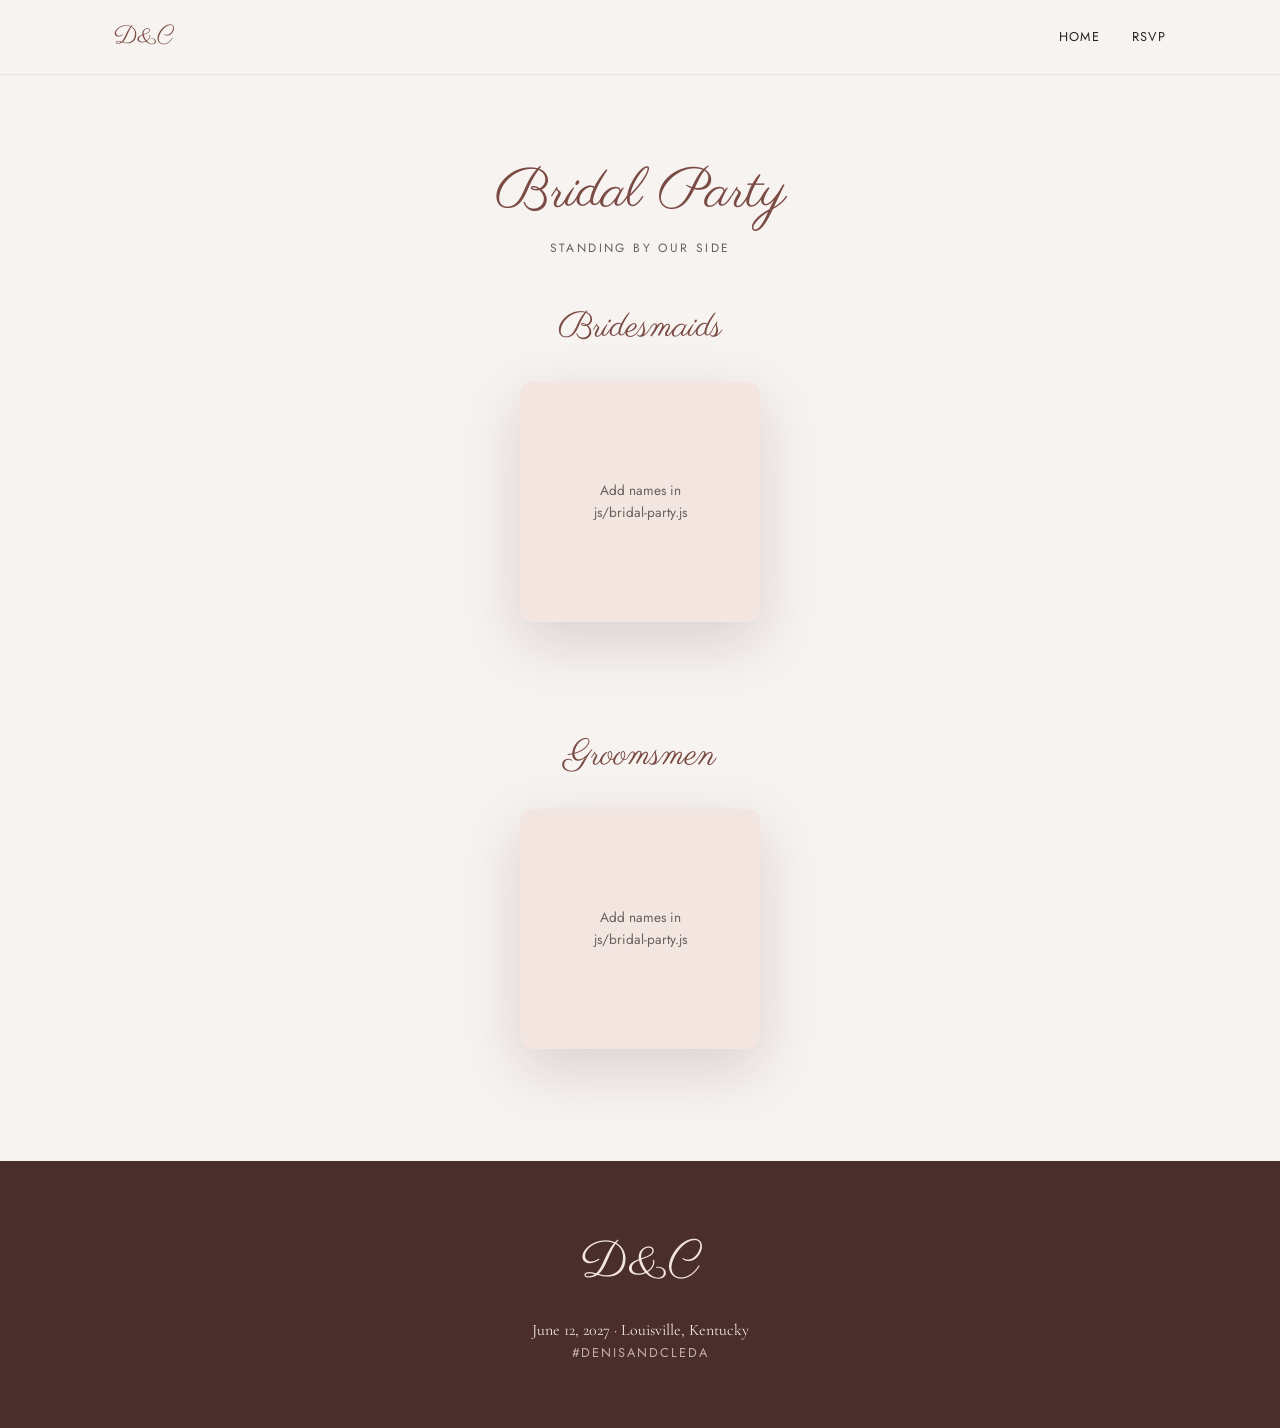
==== bridal-party.html @ 8cdc6a7d "Consolidate Details/Schedule sections; add Bridal Party page The homepage had two redundant sections" ====
<!DOCTYPE html>
<html lang="en">
<head>
  <meta charset="UTF-8" />
  <meta name="viewport" content="width=device-width, initial-scale=1.0" />
  <title>Bridal Party | Denis &amp; Clèda</title>
  <meta name="description" content="Meet the bridal party standing by Denis and Clèda on their wedding day." />

  <link rel="stylesheet" href="css/base.css" />
  <link rel="stylesheet" href="css/layout.css" />
  <link rel="stylesheet" href="css/components.css" />
</head>
<body>

  <!-- ================= Nav ================= -->
  <nav class="nav">
    <div class="nav-inner">
      <a href="index.html" class="nav-monogram">D&amp;C</a>
      <ul class="nav-links">
        <li><a href="index.html">Home</a></li>
        <li><a href="index.html#rsvp">RSVP</a></li>
      </ul>
    </div>
  </nav>

  <!-- ================= Bridal party ================= -->
  <section class="section page-section-first">
    <div class="container">
      <h1 class="section-title">Bridal Party</h1>
      <p class="section-subtitle">Standing by our side</p>

      <h2 class="party-group-title">Bridesmaids</h2>
      <div id="bridesmaids-grid" class="party-grid"></div>
    </div>
  </section>

  <section class="section" style="padding-top:0;">
    <div class="container">
      <h2 class="party-group-title">Groomsmen</h2>
      <div id="groomsmen-grid" class="party-grid"></div>
    </div>
  </section>

  <!-- ================= Footer ================= -->
  <footer class="footer">
    <div class="footer-monogram">D&amp;C</div>
    <p id="footer-date"></p>
    <p class="footer-hashtag" id="footer-hashtag"></p>
  </footer>

  <script src="js/config.js"></script>
  <script src="js/bridal-party.js"></script>
  <script>
    (function () {
      if (typeof WEDDING_CONFIG === "undefined") return;
      const set = (id, text) => {
        const el = document.getElementById(id);
        if (el) el.textContent = text;
      };
      set("footer-date", `${WEDDING_CONFIG.displayDate} · ${WEDDING_CONFIG.location}`);
      set("footer-hashtag", WEDDING_CONFIG.hashtag);
    })();
  </script>
</body>
</html>
---- css/base.css ----
/* -------------------------------------------------------------------- */
/* Fonts                                                                 */
/* -------------------------------------------------------------------- */
@import url("https://fonts.googleapis.com/css2?family=Parisienne&family=Cormorant+Garamond:ital,wght@0,400;0,500;0,600;1,400&family=Jost:wght@300;400;500;600&display=swap");

/* -------------------------------------------------------------------- */
/* Variables                                                             */
/* -------------------------------------------------------------------- */
:root {
  --color-plum: #7a4a44;
  --color-plum-dark: #4a2e2b;
  --color-lilac: #d9b8b0;
  --color-lilac-light: #f3e6e1;
  --color-gold: #c9a24b;
  --color-cream: #f7f3f0;
  --color-ink: #2a2422;
  --color-ink-soft: #6b5f5a;

  --font-script: "Parisienne", cursive;
  --font-serif: "Cormorant Garamond", serif;
  --font-sans: "Jost", sans-serif;

  --max-width: 1100px;
  --radius-md: 12px;
  --radius-lg: 24px;

  --shadow-soft: 0 20px 60px rgba(42, 19, 39, 0.15);
  --transition-base: 400ms cubic-bezier(0.4, 0, 0.2, 1);
}

/* -------------------------------------------------------------------- */
/* Reset                                                                 */
/* -------------------------------------------------------------------- */
*,
*::before,
*::after {
  box-sizing: border-box;
  margin: 0;
  padding: 0;
}

html {
  scroll-behavior: smooth;
}

body {
  font-family: var(--font-serif);
  color: var(--color-ink);
  background: var(--color-cream);
  line-height: 1.6;
  -webkit-font-smoothing: antialiased;
}

body.no-scroll {
  overflow: hidden;
  height: 100vh;
}

img {
  max-width: 100%;
  display: block;
}

a {
  color: inherit;
  text-decoration: none;
}

button {
  font-family: inherit;
  cursor: pointer;
  border: none;
  background: none;
}

ul {
  list-style: none;
}

h1,
h2,
h3 {
  font-weight: 500;
  line-height: 1.2;
}

@media (prefers-reduced-motion: reduce) {
  *,
  *::before,
  *::after {
    animation-duration: 0.001ms !important;
    animation-iteration-count: 1 !important;
    transition-duration: 0.001ms !important;
    scroll-behavior: auto !important;
  }
}

/* -------------------------------------------------------------------- */
/* Utilities                                                             */
/* -------------------------------------------------------------------- */
.container {
  max-width: var(--max-width);
  margin-inline: auto;
  padding-inline: 24px;
}

.section {
  padding-block: 96px;
}

.section-title {
  font-family: var(--font-script);
  font-size: clamp(2.5rem, 5vw, 3.5rem);
  text-align: center;
  color: var(--color-plum);
  margin-bottom: 12px;
}

.section-subtitle {
  font-family: var(--font-sans);
  text-transform: uppercase;
  letter-spacing: 0.2em;
  font-size: 0.75rem;
  color: var(--color-ink-soft);
  text-align: center;
  margin-bottom: 48px;
}

.visually-hidden {
  position: absolute;
  width: 1px;
  height: 1px;
  overflow: hidden;
  clip: rect(0 0 0 0);
  white-space: nowrap;
}

.btn {
  display: inline-flex;
  align-items: center;
  justify-content: center;
  gap: 8px;
  padding: 14px 36px;
  font-family: var(--font-sans);
  font-size: 0.85rem;
  letter-spacing: 0.15em;
  text-transform: uppercase;
  border-radius: 999px;
  transition: transform var(--transition-base), box-shadow var(--transition-base);
}

.btn-primary {
  background: var(--color-plum);
  color: var(--color-cream);
}

.btn-primary:hover,
.btn-primary:focus-visible {
  transform: translateY(-2px);
  box-shadow: var(--shadow-soft);
}

.btn-outline {
  border: 1px solid var(--color-plum);
  color: var(--color-plum);
}

.btn-outline:hover,
.btn-outline:focus-visible {
  background: var(--color-plum);
  color: var(--color-cream);
}
---- css/layout.css ----
/* -------------------------------------------------------------------- */
/* Nav                                                                   */
/* -------------------------------------------------------------------- */
.nav {
  position: fixed;
  top: 0;
  left: 0;
  right: 0;
  z-index: 100;
  background: rgba(247, 243, 240, 0.9);
  backdrop-filter: blur(8px);
  border-bottom: 1px solid rgba(122, 74, 68, 0.1);
}

.nav-inner {
  max-width: var(--max-width);
  margin-inline: auto;
  padding: 18px 24px;
  display: flex;
  align-items: center;
  justify-content: space-between;
}

.nav-monogram {
  font-family: var(--font-script);
  font-size: 1.5rem;
  color: var(--color-plum);
}

.nav-links {
  display: flex;
  gap: 32px;
  font-family: var(--font-sans);
  font-size: 0.8rem;
  letter-spacing: 0.1em;
  text-transform: uppercase;
}

.nav-links a {
  transition: color var(--transition-base);
}

.nav-links a:hover {
  color: var(--color-gold);
}

/* -------------------------------------------------------------------- */
/* Hero                                                                  */
/* -------------------------------------------------------------------- */
.hero {
  min-height: 100vh;
  display: flex;
  flex-direction: column;
  align-items: center;
  justify-content: center;
  text-align: center;
  padding: 24px;
  background:
    linear-gradient(
      to bottom,
      rgba(42, 30, 27, 0.5) 0%,
      rgba(42, 30, 27, 0.2) 35%,
      rgba(42, 30, 27, 0.15) 70%,
      var(--color-cream) 100%
    ),
    url("../assets/images/_DSC4895_hero_-web.jpg") center 35% / cover no-repeat;
}

.hero-eyebrow {
  font-family: var(--font-sans);
  text-transform: uppercase;
  letter-spacing: 0.3em;
  font-size: 0.75rem;
  color: var(--color-cream);
  margin-bottom: 24px;
  text-shadow: 0 2px 12px rgba(42, 30, 27, 0.4);
}

.hero-names {
  font-family: var(--font-script);
  font-size: clamp(3.5rem, 10vw, 7rem);
  color: var(--color-cream);
  line-height: 1.1;
  text-shadow: 0 4px 24px rgba(42, 30, 27, 0.45);
}

.hero-date {
  font-family: var(--font-sans);
  letter-spacing: 0.15em;
  text-transform: uppercase;
  font-size: 0.95rem;
  color: var(--color-cream);
  margin-top: 24px;
  text-shadow: 0 2px 12px rgba(42, 30, 27, 0.4);
}

.hero-scroll-cue {
  margin-top: 64px;
  width: 1px;
  height: 48px;
  background: var(--color-plum);
  opacity: 0.5;
  animation: pulse-down 2s ease-in-out infinite;
}

@keyframes pulse-down {
  0%, 100% { opacity: 0.1; transform: scaleY(0.6); }
  50% { opacity: 0.5; transform: scaleY(1); }
}

/* -------------------------------------------------------------------- */
/* Secondary pages (no hero section pushing content below the fixed nav) */
/* -------------------------------------------------------------------- */
.page-section-first {
  padding-top: 160px;
}

/* -------------------------------------------------------------------- */
/* Details section                                                       */
/* -------------------------------------------------------------------- */
.details-names {
  font-family: var(--font-script);
  font-size: clamp(2.25rem, 6vw, 3.75rem);
  text-align: center;
  color: var(--color-plum);
  margin-bottom: 32px;
}

.details-meta {
  display: flex;
  flex-direction: column;
  align-items: center;
  gap: 8px;
  text-align: center;
  margin-bottom: 64px;
  font-family: var(--font-sans);
  letter-spacing: 0.08em;
  text-transform: uppercase;
  font-size: 0.9rem;
  color: var(--color-ink-soft);
}

.details-cards {
  display: grid;
  grid-template-columns: repeat(auto-fit, minmax(240px, 1fr));
  gap: 24px;
}

.details-card {
  background: #fff;
  border-radius: var(--radius-lg);
  padding: 40px 32px;
  text-align: center;
  box-shadow: var(--shadow-soft);
}

.details-card-icon {
  font-size: 1.75rem;
  color: var(--color-gold);
  margin-bottom: 16px;
}

.details-card h3 {
  font-family: var(--font-script);
  font-size: 1.75rem;
  color: var(--color-plum);
  margin-bottom: 12px;
}

.details-card p {
  color: var(--color-ink-soft);
  font-size: 0.95rem;
}

/* -------------------------------------------------------------------- */
/* Footer                                                                */
/* -------------------------------------------------------------------- */
.footer {
  background: var(--color-plum-dark);
  color: var(--color-lilac-light);
  text-align: center;
  padding: 64px 24px;
}

.footer-monogram {
  font-family: var(--font-script);
  font-size: 3rem;
  margin-bottom: 16px;
}

.footer-hashtag {
  font-family: var(--font-sans);
  letter-spacing: 0.15em;
  text-transform: uppercase;
  font-size: 0.8rem;
  opacity: 0.7;
}

/* -------------------------------------------------------------------- */
/* Responsive                                                            */
/* -------------------------------------------------------------------- */
@media (max-width: 640px) {
  .nav-links {
    gap: 18px;
    font-size: 0.7rem;
  }

  .section {
    padding-block: 64px;
  }
}
---- css/components.css ----
/* -------------------------------------------------------------------- */
/* Envelope intro                                                        */
/* -------------------------------------------------------------------- */
.envelope-overlay {
  position: fixed;
  inset: 0;
  z-index: 1000;
  display: flex;
  align-items: center;
  justify-content: center;
  background: var(--color-plum);
  transition: opacity 600ms ease, visibility 600ms ease;
}

.envelope-overlay.is-dissolving {
  opacity: 0;
  visibility: hidden;
  pointer-events: none;
}

.envelope-skip {
  position: absolute;
  top: 24px;
  right: 24px;
  font-family: var(--font-sans);
  font-size: 0.75rem;
  letter-spacing: 0.15em;
  text-transform: uppercase;
  color: var(--color-lilac-light);
  opacity: 0.6;
  padding: 8px 12px;
  transition: opacity var(--transition-base);
}

.envelope-skip:hover,
.envelope-skip:focus-visible {
  opacity: 1;
}

.envelope-stage {
  position: relative;
  width: min(360px, 80vw);
  perspective: 1600px;
}

.envelope-prompt {
  text-align: center;
  margin-top: 32px;
  font-family: var(--font-sans);
  letter-spacing: 0.2em;
  text-transform: uppercase;
  font-size: 0.75rem;
  color: var(--color-lilac-light);
  opacity: 0.8;
  animation: pulse-opacity 2s ease-in-out infinite;
}

.envelope-overlay.is-open .envelope-prompt {
  display: none;
}

@keyframes pulse-opacity {
  0%, 100% { opacity: 0.4; }
  50% { opacity: 1; }
}

.envelope {
  position: relative;
  width: 100%;
  aspect-ratio: 3 / 2;
  cursor: pointer;
}

.envelope-body {
  position: absolute;
  inset: 0;
  background: var(--color-lilac);
  border-radius: var(--radius-md);
  box-shadow: var(--shadow-soft);
  overflow: hidden;
}

.envelope-body::before,
.envelope-body::after {
  content: "";
  position: absolute;
  top: 0;
  width: 50%;
  height: 100%;
  background: rgba(255, 255, 255, 0.15);
}

.envelope-body::before {
  left: 0;
  clip-path: polygon(0 0, 100% 0, 0 100%);
}

.envelope-body::after {
  right: 0;
  clip-path: polygon(100% 0, 100% 100%, 0 0);
}

.envelope-flap {
  position: absolute;
  top: 0;
  left: 0;
  width: 100%;
  height: 55%;
  background: linear-gradient(135deg, #dcc3ec, var(--color-lilac));
  clip-path: polygon(0 0, 100% 0, 50% 100%);
  transform-origin: top center;
  transform-style: preserve-3d;
  transition: transform 700ms cubic-bezier(0.4, 0, 0.2, 1);
  z-index: 3;
}

.envelope-overlay.is-open .envelope-flap {
  transform: rotateX(180deg);
}

.envelope-seal {
  position: absolute;
  top: 50%;
  left: 50%;
  width: 64px;
  height: 64px;
  transform: translate(-50%, -50%);
  background: var(--color-gold);
  border-radius: 50%;
  display: flex;
  align-items: center;
  justify-content: center;
  font-family: var(--font-script);
  font-size: 1.5rem;
  color: var(--color-plum-dark);
  box-shadow: 0 6px 16px rgba(0, 0, 0, 0.35);
  z-index: 4;
  transition: transform 500ms ease, opacity 500ms ease;
}

.envelope-overlay.is-open .envelope-seal {
  transform: translate(60px, -80px) scale(0.4) rotate(35deg);
  opacity: 0;
}

.envelope-card {
  position: absolute;
  left: 6%;
  right: 6%;
  bottom: 8%;
  height: 78%;
  background: var(--color-cream);
  border-radius: var(--radius-md);
  box-shadow: 0 10px 30px rgba(0, 0, 0, 0.25);
  display: flex;
  flex-direction: column;
  align-items: center;
  justify-content: center;
  text-align: center;
  padding: 24px;
  transform: translateY(0%);
  transition: transform 700ms cubic-bezier(0.4, 0, 0.2, 1) 200ms;
  z-index: 2;
}

.envelope-overlay.is-open .envelope-card {
  transform: translateY(-115%);
  z-index: 5;
}

.envelope-card-names {
  font-family: var(--font-script);
  font-size: clamp(1.75rem, 6vw, 2.5rem);
  color: var(--color-plum);
  margin-bottom: 12px;
}

.envelope-card-date {
  font-family: var(--font-sans);
  letter-spacing: 0.15em;
  text-transform: uppercase;
  font-size: 0.75rem;
  color: var(--color-ink-soft);
}

.envelope-enter {
  display: block;
  margin: 32px auto 0;
  opacity: 0;
  pointer-events: none;
  transition: opacity 500ms ease 900ms;
}

.envelope-overlay.is-open .envelope-enter {
  opacity: 1;
  pointer-events: auto;
}

@media (prefers-reduced-motion: reduce) {
  .envelope-flap,
  .envelope-seal,
  .envelope-card,
  .envelope-enter,
  .envelope-overlay {
    transition: none !important;
  }
}

/* -------------------------------------------------------------------- */
/* Countdown                                                             */
/* -------------------------------------------------------------------- */
.countdown {
  display: flex;
  justify-content: center;
  gap: 24px;
  flex-wrap: wrap;
}

.countdown-unit {
  min-width: 100px;
  padding: 24px 16px;
  background: #fff;
  border-radius: var(--radius-md);
  box-shadow: var(--shadow-soft);
  text-align: center;
}

.countdown-value {
  font-family: var(--font-serif);
  font-size: 2.5rem;
  font-weight: 600;
  color: var(--color-plum);
}

.countdown-label {
  font-family: var(--font-sans);
  font-size: 0.7rem;
  letter-spacing: 0.15em;
  text-transform: uppercase;
  color: var(--color-ink-soft);
  margin-top: 8px;
}

/* -------------------------------------------------------------------- */
/* Gallery                                                               */
/* -------------------------------------------------------------------- */
.gallery-grid {
  display: grid;
  grid-template-columns: repeat(auto-fill, minmax(220px, 1fr));
  gap: 16px;
}

.gallery-item {
  aspect-ratio: 1;
  border-radius: var(--radius-md);
  overflow: hidden;
  background: var(--color-lilac-light);
  cursor: pointer;
}

.gallery-item:focus-visible {
  outline: 2px solid var(--color-gold);
  outline-offset: 2px;
}

.gallery-item img {
  width: 100%;
  height: 100%;
  object-fit: cover;
  transition: transform var(--transition-base);
}

.gallery-item:hover img {
  transform: scale(1.06);
}

.gallery-more {
  text-align: center;
  margin-top: 32px;
}

.gallery-placeholder {
  width: 100%;
  height: 100%;
  display: flex;
  align-items: center;
  justify-content: center;
  font-family: var(--font-script);
  font-size: 1.25rem;
  color: var(--color-plum);
  text-align: center;
  padding: 12px;
}

/* -------------------------------------------------------------------- */
/* Bridal party                                                          */
/* -------------------------------------------------------------------- */
.party-grid {
  display: grid;
  grid-template-columns: repeat(auto-fit, minmax(200px, 1fr));
  gap: 32px;
}

.party-grid.party-grid-empty {
  grid-template-columns: minmax(200px, 240px);
  justify-content: center;
}

.party-card {
  text-align: center;
}

.party-photo {
  aspect-ratio: 1;
  border-radius: var(--radius-md);
  overflow: hidden;
  background: var(--color-lilac-light);
  margin-bottom: 16px;
  box-shadow: var(--shadow-soft);
}

.party-photo img {
  width: 100%;
  height: 100%;
  object-fit: cover;
}

.party-photo-placeholder {
  width: 100%;
  height: 100%;
  display: flex;
  align-items: center;
  justify-content: center;
  font-family: var(--font-sans);
  font-size: 0.85rem;
  color: var(--color-ink-soft);
  text-align: center;
  padding: 12px;
}

.party-name {
  font-family: var(--font-script);
  font-size: 1.5rem;
  color: var(--color-plum);
}

.party-role {
  font-family: var(--font-sans);
  text-transform: uppercase;
  letter-spacing: 0.1em;
  font-size: 0.75rem;
  color: var(--color-ink-soft);
  margin-top: 4px;
}

.party-group-title {
  font-family: var(--font-script);
  font-size: clamp(1.75rem, 4vw, 2.25rem);
  text-align: center;
  color: var(--color-plum);
  margin-bottom: 32px;
}

/* -------------------------------------------------------------------- */
/* FAQ                                                                   */
/* -------------------------------------------------------------------- */
.faq-list {
  max-width: 720px;
  margin-inline: auto;
  display: flex;
  flex-direction: column;
  gap: 12px;
}

.faq-item {
  background: #fff;
  border-radius: var(--radius-md);
  box-shadow: var(--shadow-soft);
  overflow: hidden;
}

.faq-question {
  width: 100%;
  display: flex;
  align-items: center;
  justify-content: space-between;
  padding: 20px 24px;
  font-family: var(--font-sans);
  font-size: 1rem;
  text-align: left;
}

.faq-question-icon {
  font-size: 1.25rem;
  color: var(--color-gold);
  transition: transform var(--transition-base);
}

.faq-item.is-open .faq-question-icon {
  transform: rotate(45deg);
}

.faq-answer {
  max-height: 0;
  overflow: hidden;
  transition: max-height var(--transition-base);
}

.faq-answer p {
  padding: 0 24px 20px;
  color: var(--color-ink-soft);
}

/* -------------------------------------------------------------------- */
/* RSVP                                                                  */
/* -------------------------------------------------------------------- */
.rsvp-form {
  max-width: 560px;
  margin-inline: auto;
  display: grid;
  gap: 20px;
}

.form-row {
  display: grid;
  gap: 8px;
}

.form-row label {
  font-family: var(--font-sans);
  font-size: 0.75rem;
  letter-spacing: 0.1em;
  text-transform: uppercase;
  color: var(--color-ink-soft);
}

.form-row input,
.form-row select,
.form-row textarea {
  font-family: var(--font-serif);
  font-size: 1rem;
  padding: 12px 16px;
  border: 1px solid rgba(122, 74, 68, 0.2);
  border-radius: var(--radius-md);
  background: #fff;
}

.form-row input:focus,
.form-row select:focus,
.form-row textarea:focus {
  outline: 2px solid var(--color-lilac);
  outline-offset: 2px;
}

.form-honeypot {
  position: absolute;
  left: -9999px;
}

.rsvp-status {
  text-align: center;
  font-family: var(--font-sans);
  font-size: 0.9rem;
}

.rsvp-status[data-state="success"] {
  color: #2a7a4c;
}

.rsvp-status[data-state="error"] {
  color: #b3413b;
}

/* -------------------------------------------------------------------- */
/* Gallery lightbox                                                      */
/* -------------------------------------------------------------------- */
.lightbox {
  position: fixed;
  inset: 0;
  z-index: 2000;
  display: flex;
  align-items: center;
  justify-content: center;
  background: rgba(42, 30, 27, 0.94);
  opacity: 0;
  visibility: hidden;
  pointer-events: none;
  transition: opacity var(--transition-base), visibility var(--transition-base);
}

.lightbox.is-open {
  opacity: 1;
  visibility: visible;
  pointer-events: auto;
}

.lightbox-image {
  max-width: 88vw;
  max-height: 85vh;
  border-radius: var(--radius-md);
  box-shadow: 0 20px 60px rgba(0, 0, 0, 0.5);
}

.lightbox-close {
  position: absolute;
  top: 24px;
  right: 24px;
  font-size: 2rem;
  line-height: 1;
  color: var(--color-cream);
  opacity: 0.8;
  padding: 8px;
  transition: opacity var(--transition-base);
}

.lightbox-close:hover,
.lightbox-close:focus-visible {
  opacity: 1;
}

.lightbox-nav {
  position: absolute;
  top: 50%;
  transform: translateY(-50%);
  font-size: 2.5rem;
  line-height: 1;
  color: var(--color-cream);
  opacity: 0.7;
  padding: 12px 20px;
  transition: opacity var(--transition-base);
}

.lightbox-nav:hover,
.lightbox-nav:focus-visible {
  opacity: 1;
}

.lightbox-prev {
  left: 8px;
}

.lightbox-next {
  right: 8px;
}

@media (max-width: 640px) {
  .lightbox-nav {
    font-size: 1.75rem;
    padding: 10px 14px;
  }

  .lightbox-close {
    top: 12px;
    right: 12px;
  }
}
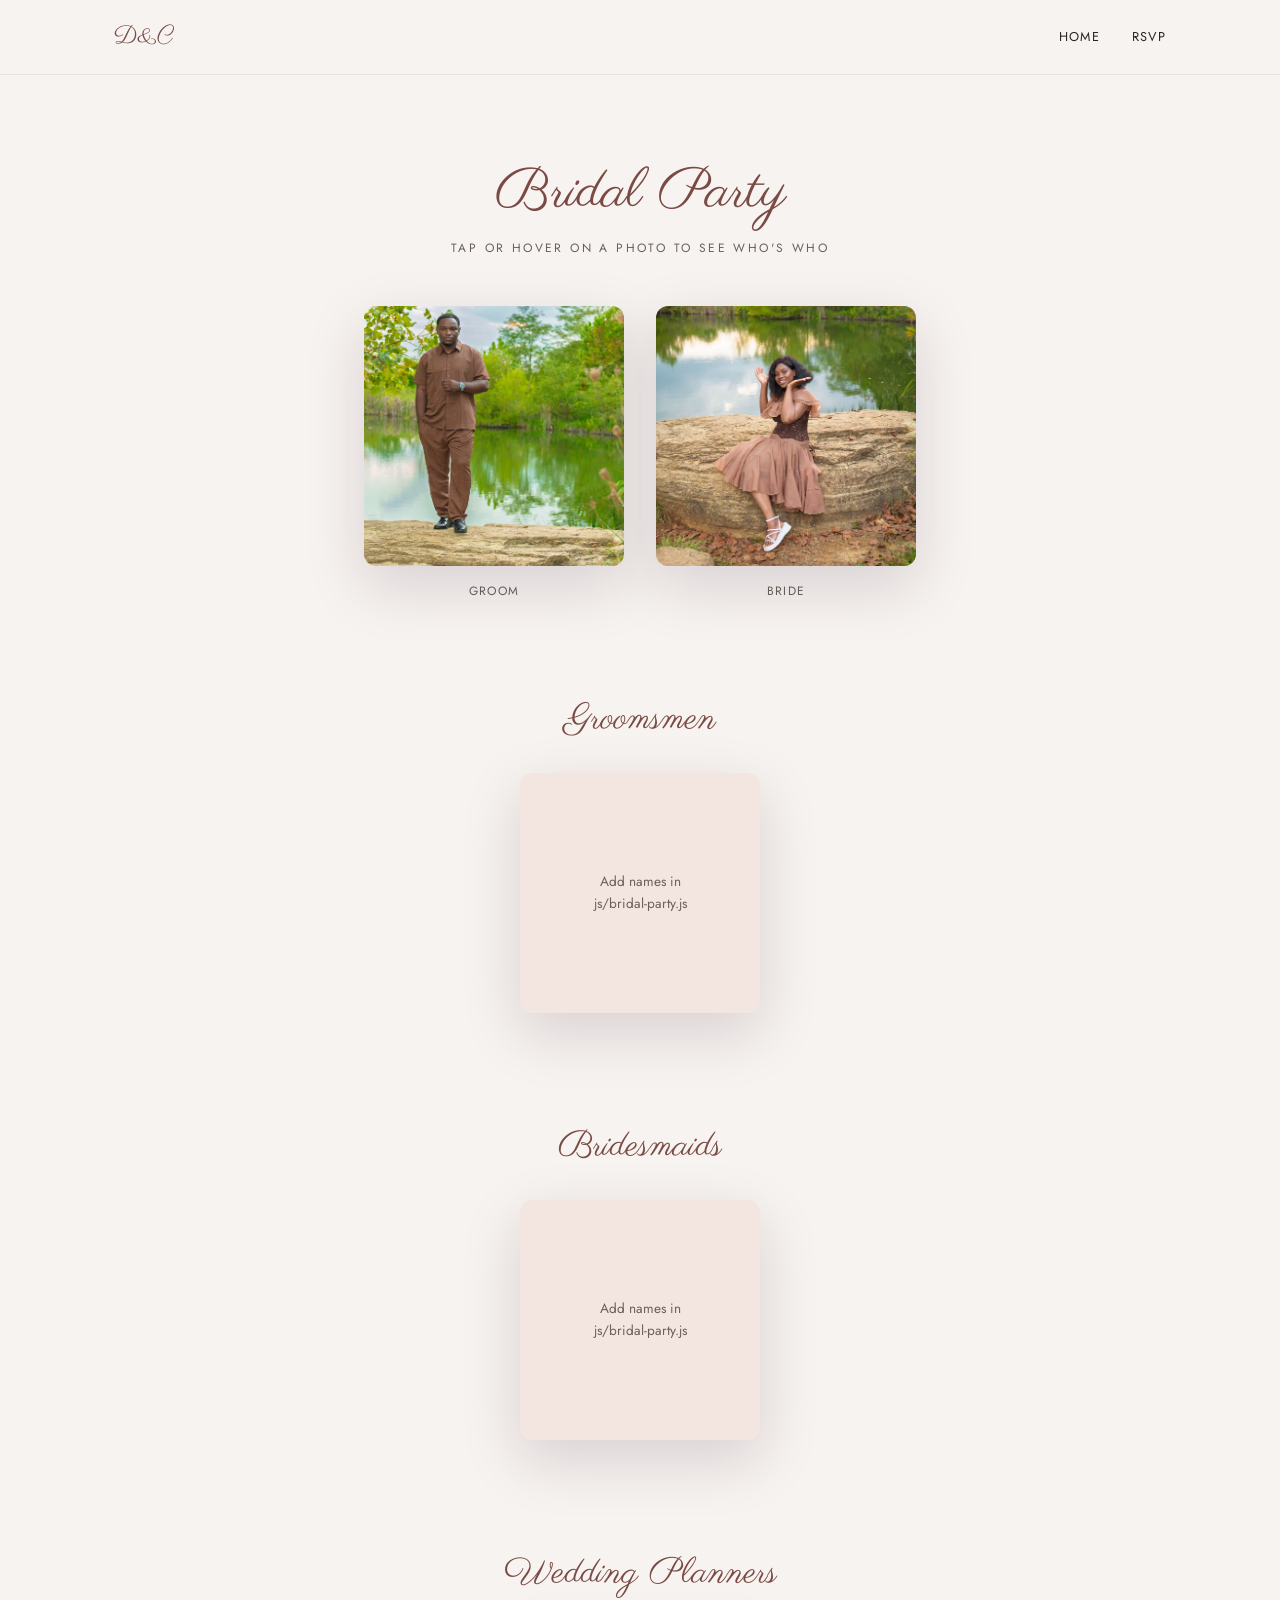
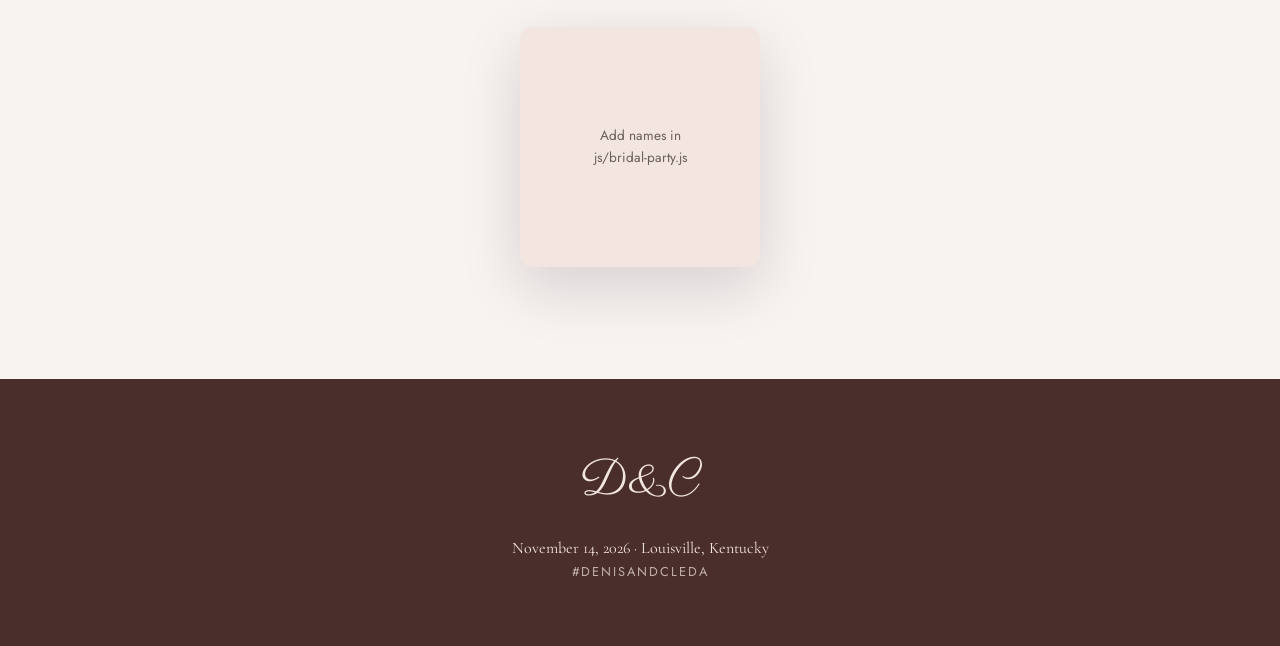
==== commit 060cc800: "Redesign bridal party page: couple row, hover/click name reveal, planners Bride and groom now get th" ====
--- a/bridal-party.html
+++ b/bridal-party.html
@@ -27,8 +27,21 @@
   <section class="section page-section-first">
     <div class="container">
       <h1 class="section-title">Bridal Party</h1>
-      <p class="section-subtitle">Standing by our side</p>
+      <p class="section-subtitle">Tap or hover on a photo to see who's who</p>
 
+      <div id="couple-grid" class="party-grid-couple"></div>
+    </div>
+  </section>
+
+  <section class="section" style="padding-top:0;">
+    <div class="container">
+      <h2 class="party-group-title">Groomsmen</h2>
+      <div id="groomsmen-grid" class="party-grid"></div>
+    </div>
+  </section>
+
+  <section class="section" style="padding-top:0;">
+    <div class="container">
       <h2 class="party-group-title">Bridesmaids</h2>
       <div id="bridesmaids-grid" class="party-grid"></div>
     </div>
@@ -36,8 +49,8 @@
 
   <section class="section" style="padding-top:0;">
     <div class="container">
-      <h2 class="party-group-title">Groomsmen</h2>
-      <div id="groomsmen-grid" class="party-grid"></div>
+      <h2 class="party-group-title">Wedding Planners</h2>
+      <div id="planners-grid" class="party-grid"></div>
     </div>
   </section>
 
--- a/css/components.css
+++ b/css/components.css
@@ -306,11 +306,26 @@
   justify-content: center;
 }
 
+.party-grid-couple {
+  display: grid;
+  grid-template-columns: repeat(2, minmax(180px, 260px));
+  gap: 32px;
+  justify-content: center;
+}
+
 .party-card {
   text-align: center;
+  cursor: pointer;
+}
+
+.party-card:focus-visible {
+  outline: 2px solid var(--color-gold);
+  outline-offset: 4px;
+  border-radius: var(--radius-md);
 }
 
 .party-photo {
+  position: relative;
   aspect-ratio: 1;
   border-radius: var(--radius-md);
   overflow: hidden;
@@ -338,10 +353,37 @@
   padding: 12px;
 }
 
+.party-photo-overlay {
+  position: absolute;
+  inset: 0;
+  display: flex;
+  align-items: center;
+  justify-content: center;
+  background: linear-gradient(
+    to top,
+    rgba(42, 30, 27, 0.8) 0%,
+    rgba(42, 30, 27, 0.35) 55%,
+    rgba(42, 30, 27, 0.05) 100%
+  );
+  opacity: 0;
+  transition: opacity var(--transition-base);
+}
+
+.party-card:hover .party-photo-overlay,
+.party-card:focus-visible .party-photo-overlay,
+.party-card.is-active .party-photo-overlay {
+  opacity: 1;
+}
+
+.party-photo-overlay .party-name {
+  color: var(--color-cream);
+  padding: 0 12px;
+}
+
 .party-name {
   font-family: var(--font-script);
   font-size: 1.5rem;
-  color: var(--color-plum);
+  text-align: center;
 }
 
 .party-role {
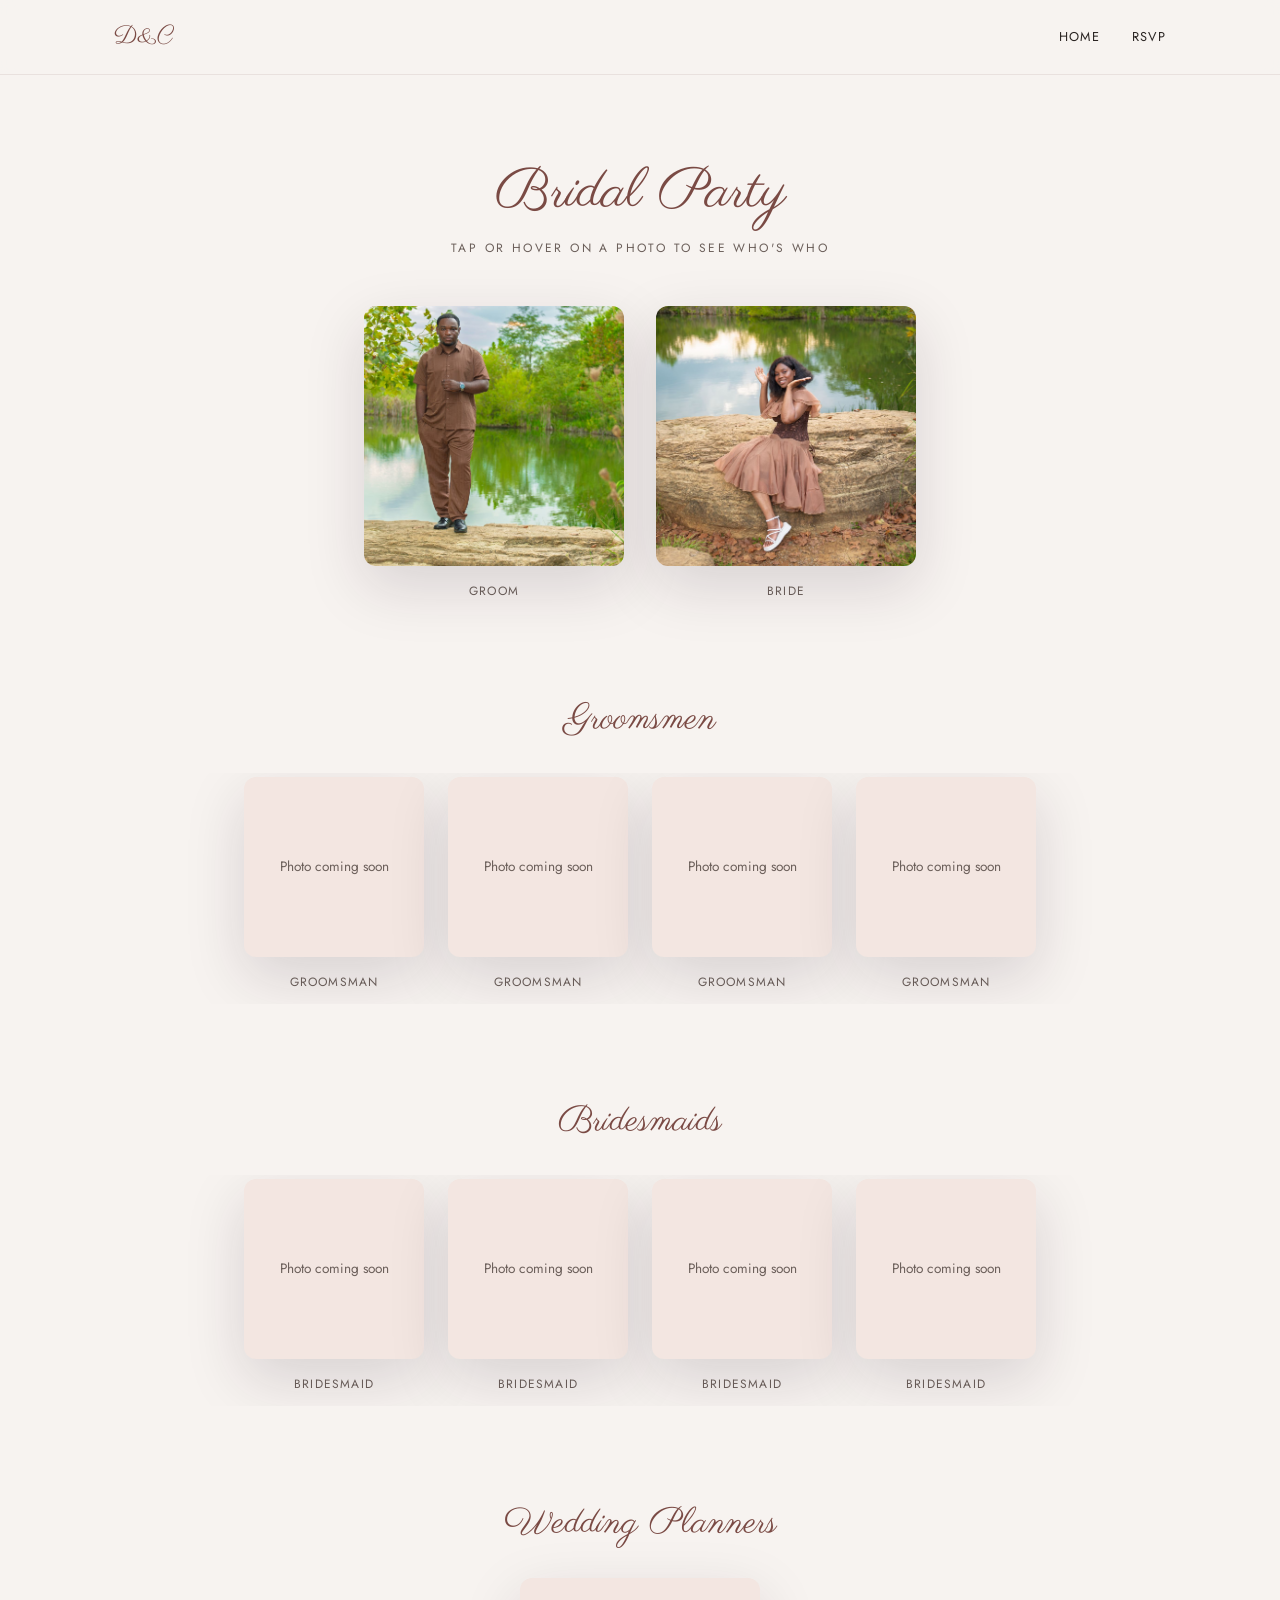
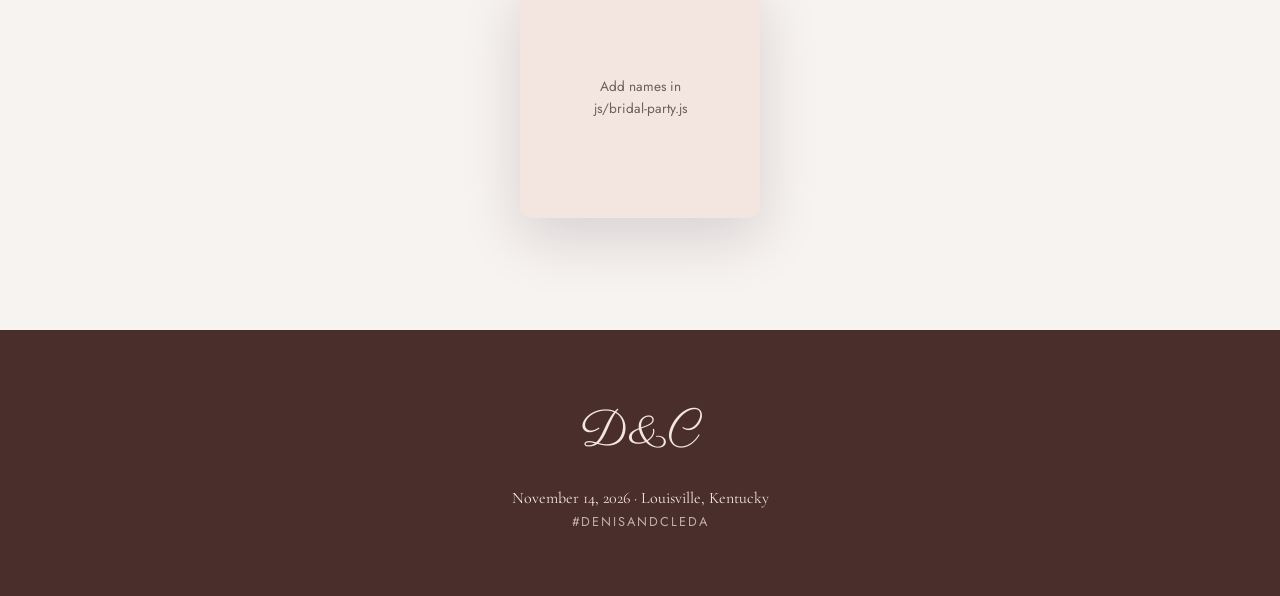
==== commit 0d88d82d: "Give groomsmen/bridesmaids individual cards in a single row Replaced the single shared "add names" p" ====
--- a/bridal-party.html
+++ b/bridal-party.html
@@ -36,14 +36,14 @@
   <section class="section" style="padding-top:0;">
     <div class="container">
       <h2 class="party-group-title">Groomsmen</h2>
-      <div id="groomsmen-grid" class="party-grid"></div>
+      <div id="groomsmen-grid" class="party-row"></div>
     </div>
   </section>
 
   <section class="section" style="padding-top:0;">
     <div class="container">
       <h2 class="party-group-title">Bridesmaids</h2>
-      <div id="bridesmaids-grid" class="party-grid"></div>
+      <div id="bridesmaids-grid" class="party-row"></div>
     </div>
   </section>
 
--- a/css/components.css
+++ b/css/components.css
@@ -313,6 +313,25 @@
   justify-content: center;
 }
 
+.party-row {
+  display: flex;
+  flex-wrap: nowrap;
+  justify-content: center;
+  gap: 24px;
+  overflow-x: auto;
+  padding: 4px 4px 12px;
+}
+
+.party-row .party-card {
+  flex: 0 0 180px;
+}
+
+@media (max-width: 900px) {
+  .party-row {
+    justify-content: flex-start;
+  }
+}
+
 .party-card {
   text-align: center;
   cursor: pointer;
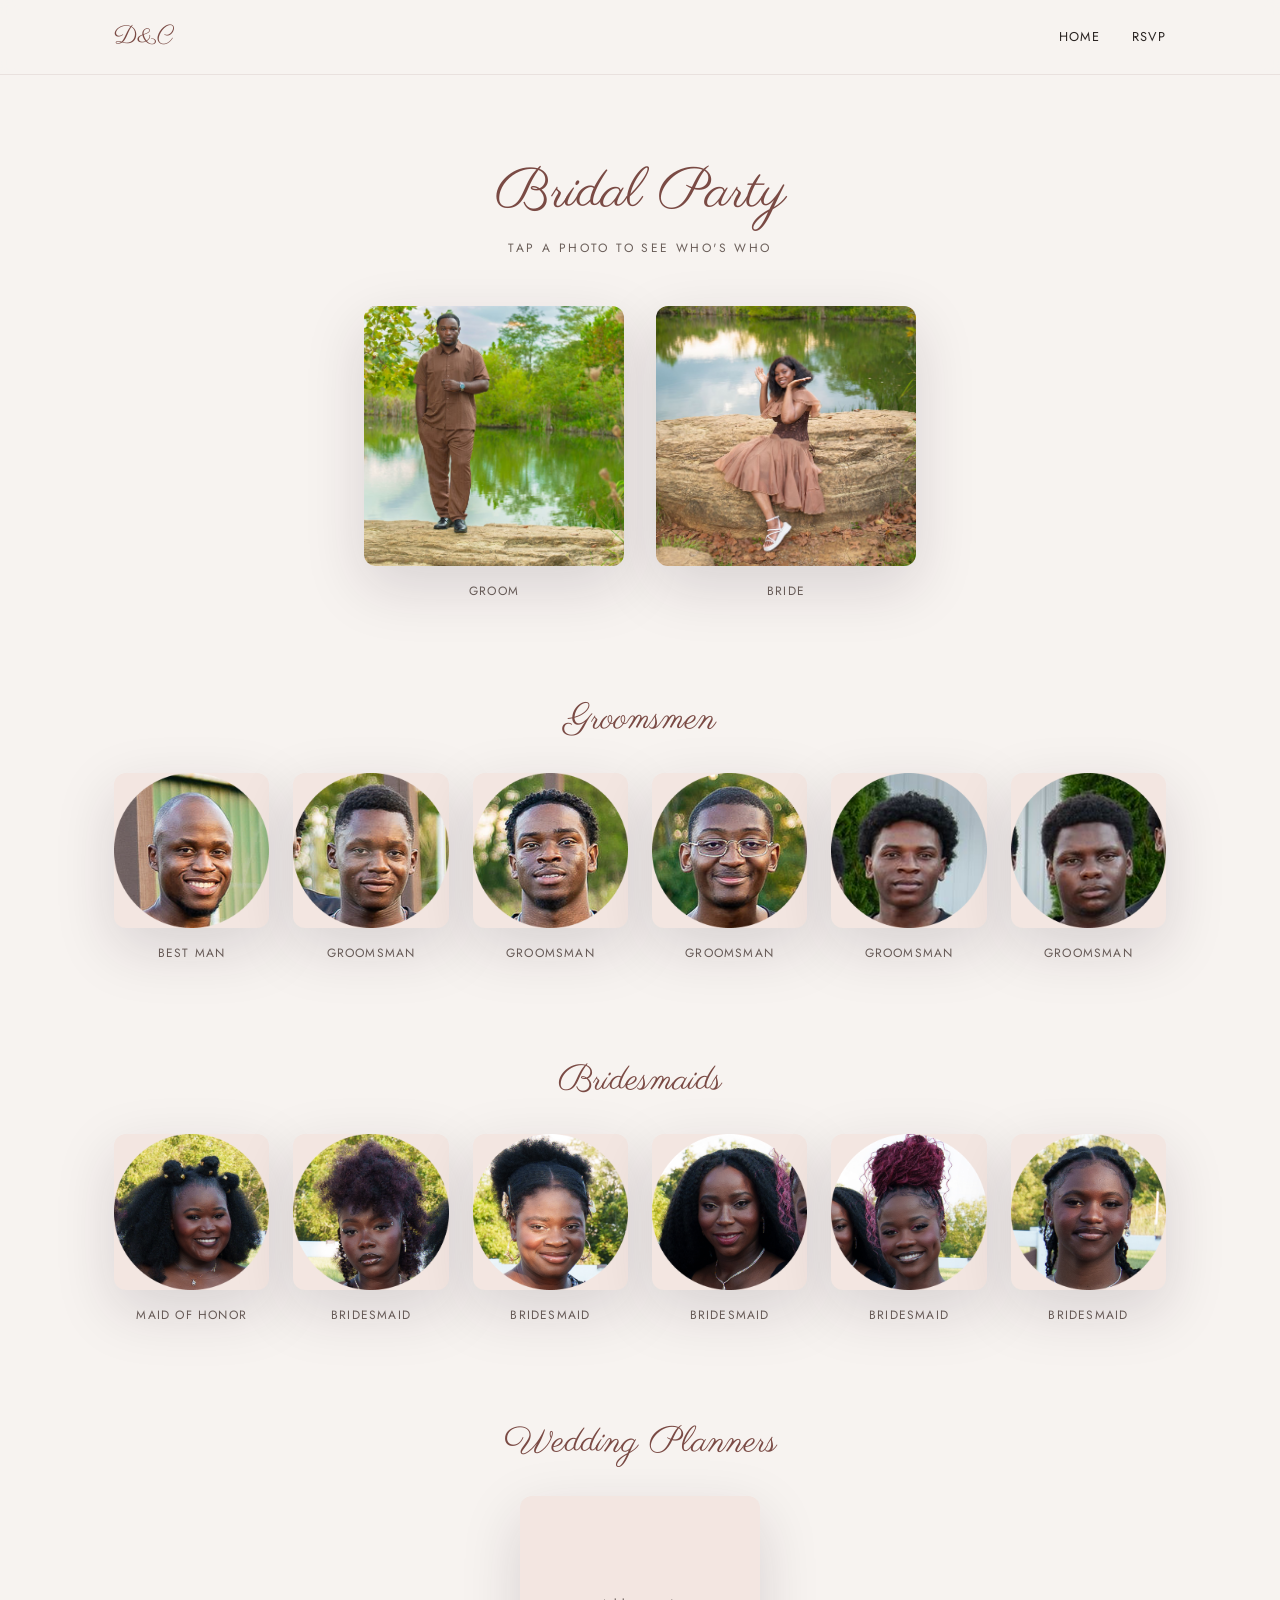
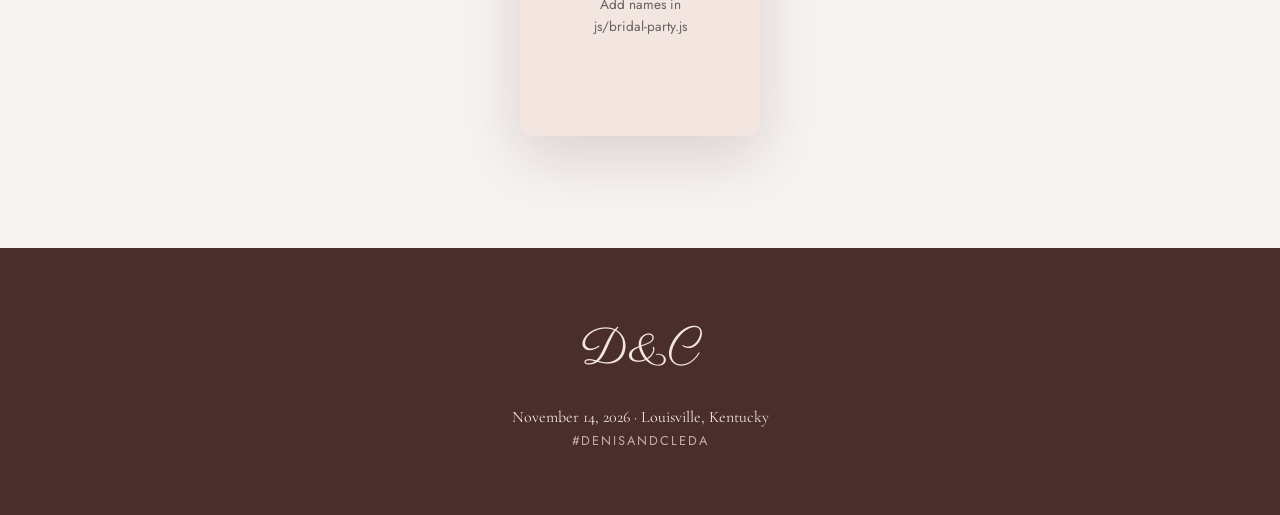
==== commit 45c37d4b: "Add Maid of Honor / Best Man titles and click-to-expand cards Swapped bridesmaid_1 and bridesmaid_3'" ====
--- a/bridal-party.html
+++ b/bridal-party.html
@@ -27,7 +27,7 @@
   <section class="section page-section-first">
     <div class="container">
       <h1 class="section-title">Bridal Party</h1>
-      <p class="section-subtitle">Tap or hover on a photo to see who's who</p>
+      <p class="section-subtitle">Tap a photo to see who's who</p>
 
       <div id="couple-grid" class="party-grid-couple"></div>
     </div>
@@ -54,6 +54,19 @@
     </div>
   </section>
 
+  <!-- ================= Party member modal ================= -->
+  <div id="party-modal" class="party-modal" role="dialog" aria-modal="true" aria-label="Bridal party member">
+    <button id="party-modal-close" class="party-modal-close" aria-label="Close">&times;</button>
+    <div class="party-modal-card">
+      <div class="party-modal-photo">
+        <img id="party-modal-image" class="party-modal-image" src="" alt="" />
+        <div id="party-modal-placeholder" class="party-photo-placeholder" hidden>Photo coming soon</div>
+      </div>
+      <p id="party-modal-name" class="party-modal-name"></p>
+      <p id="party-modal-role" class="party-modal-role"></p>
+    </div>
+  </div>
+
   <!-- ================= Footer ================= -->
   <footer class="footer">
     <div class="footer-monogram">D&amp;C</div>
--- a/css/components.css
+++ b/css/components.css
@@ -317,18 +317,27 @@
   display: flex;
   flex-wrap: nowrap;
   justify-content: center;
-  gap: 24px;
-  overflow-x: auto;
-  padding: 4px 4px 12px;
+  gap: clamp(8px, 3vw, 24px);
 }
 
 .party-row .party-card {
-  flex: 0 0 180px;
-}
-
-@media (max-width: 900px) {
-  .party-row {
-    justify-content: flex-start;
+  flex: 1 1 0;
+  min-width: 0;
+  max-width: 180px;
+}
+
+.party-row .party-role {
+  overflow-wrap: break-word;
+}
+
+@media (max-width: 640px) {
+  .party-row .party-name {
+    font-size: 1.1rem;
+  }
+
+  .party-row .party-role {
+    font-size: 0.65rem;
+    letter-spacing: 0.05em;
   }
 }
 
@@ -389,8 +398,7 @@
 }
 
 .party-card:hover .party-photo-overlay,
-.party-card:focus-visible .party-photo-overlay,
-.party-card.is-active .party-photo-overlay {
+.party-card:focus-visible .party-photo-overlay {
   opacity: 1;
 }
 
@@ -414,128 +422,7 @@
   margin-top: 4px;
 }
 
-.party-group-title {
-  font-family: var(--font-script);
-  font-size: clamp(1.75rem, 4vw, 2.25rem);
-  text-align: center;
-  color: var(--color-plum);
-  margin-bottom: 32px;
-}
-
-/* -------------------------------------------------------------------- */
-/* FAQ                                                                   */
-/* -------------------------------------------------------------------- */
-.faq-list {
-  max-width: 720px;
-  margin-inline: auto;
-  display: flex;
-  flex-direction: column;
-  gap: 12px;
-}
-
-.faq-item {
-  background: #fff;
-  border-radius: var(--radius-md);
-  box-shadow: var(--shadow-soft);
-  overflow: hidden;
-}
-
-.faq-question {
-  width: 100%;
-  display: flex;
-  align-items: center;
-  justify-content: space-between;
-  padding: 20px 24px;
-  font-family: var(--font-sans);
-  font-size: 1rem;
-  text-align: left;
-}
-
-.faq-question-icon {
-  font-size: 1.25rem;
-  color: var(--color-gold);
-  transition: transform var(--transition-base);
-}
-
-.faq-item.is-open .faq-question-icon {
-  transform: rotate(45deg);
-}
-
-.faq-answer {
-  max-height: 0;
-  overflow: hidden;
-  transition: max-height var(--transition-base);
-}
-
-.faq-answer p {
-  padding: 0 24px 20px;
-  color: var(--color-ink-soft);
-}
-
-/* -------------------------------------------------------------------- */
-/* RSVP                                                                  */
-/* -------------------------------------------------------------------- */
-.rsvp-form {
-  max-width: 560px;
-  margin-inline: auto;
-  display: grid;
-  gap: 20px;
-}
-
-.form-row {
-  display: grid;
-  gap: 8px;
-}
-
-.form-row label {
-  font-family: var(--font-sans);
-  font-size: 0.75rem;
-  letter-spacing: 0.1em;
-  text-transform: uppercase;
-  color: var(--color-ink-soft);
-}
-
-.form-row input,
-.form-row select,
-.form-row textarea {
-  font-family: var(--font-serif);
-  font-size: 1rem;
-  padding: 12px 16px;
-  border: 1px solid rgba(122, 74, 68, 0.2);
-  border-radius: var(--radius-md);
-  background: #fff;
-}
-
-.form-row input:focus,
-.form-row select:focus,
-.form-row textarea:focus {
-  outline: 2px solid var(--color-lilac);
-  outline-offset: 2px;
-}
-
-.form-honeypot {
-  position: absolute;
-  left: -9999px;
-}
-
-.rsvp-status {
-  text-align: center;
-  font-family: var(--font-sans);
-  font-size: 0.9rem;
-}
-
-.rsvp-status[data-state="success"] {
-  color: #2a7a4c;
-}
-
-.rsvp-status[data-state="error"] {
-  color: #b3413b;
-}
-
-/* -------------------------------------------------------------------- */
-/* Gallery lightbox                                                      */
-/* -------------------------------------------------------------------- */
-.lightbox {
+.party-modal {
   position: fixed;
   inset: 0;
   z-index: 2000;
@@ -546,23 +433,58 @@
   opacity: 0;
   visibility: hidden;
   pointer-events: none;
+  padding: 24px;
   transition: opacity var(--transition-base), visibility var(--transition-base);
 }
 
-.lightbox.is-open {
+.party-modal.is-open {
   opacity: 1;
   visibility: visible;
   pointer-events: auto;
 }
 
-.lightbox-image {
-  max-width: 88vw;
-  max-height: 85vh;
-  border-radius: var(--radius-md);
+.party-modal-card {
+  background: var(--color-cream);
+  border-radius: var(--radius-lg);
+  padding: 40px;
+  text-align: center;
+  width: 100%;
+  max-width: 360px;
   box-shadow: 0 20px 60px rgba(0, 0, 0, 0.5);
 }
 
-.lightbox-close {
+.party-modal-photo {
+  width: 200px;
+  height: 200px;
+  margin: 0 auto 24px;
+  border-radius: 50%;
+  overflow: hidden;
+  background: var(--color-lilac-light);
+  box-shadow: var(--shadow-soft);
+}
+
+.party-modal-image {
+  width: 100%;
+  height: 100%;
+  object-fit: cover;
+}
+
+.party-modal-name {
+  font-family: var(--font-script);
+  font-size: 2rem;
+  color: var(--color-plum);
+}
+
+.party-modal-role {
+  font-family: var(--font-sans);
+  text-transform: uppercase;
+  letter-spacing: 0.15em;
+  font-size: 0.8rem;
+  color: var(--color-ink-soft);
+  margin-top: 8px;
+}
+
+.party-modal-close {
   position: absolute;
   top: 24px;
   right: 24px;
@@ -574,6 +496,171 @@
   transition: opacity var(--transition-base);
 }
 
+.party-modal-close:hover,
+.party-modal-close:focus-visible {
+  opacity: 1;
+}
+
+.party-group-title {
+  font-family: var(--font-script);
+  font-size: clamp(1.75rem, 4vw, 2.25rem);
+  text-align: center;
+  color: var(--color-plum);
+  margin-bottom: 32px;
+}
+
+/* -------------------------------------------------------------------- */
+/* FAQ                                                                   */
+/* -------------------------------------------------------------------- */
+.faq-list {
+  max-width: 720px;
+  margin-inline: auto;
+  display: flex;
+  flex-direction: column;
+  gap: 12px;
+}
+
+.faq-item {
+  background: #fff;
+  border-radius: var(--radius-md);
+  box-shadow: var(--shadow-soft);
+  overflow: hidden;
+}
+
+.faq-question {
+  width: 100%;
+  display: flex;
+  align-items: center;
+  justify-content: space-between;
+  padding: 20px 24px;
+  font-family: var(--font-sans);
+  font-size: 1rem;
+  text-align: left;
+}
+
+.faq-question-icon {
+  font-size: 1.25rem;
+  color: var(--color-gold);
+  transition: transform var(--transition-base);
+}
+
+.faq-item.is-open .faq-question-icon {
+  transform: rotate(45deg);
+}
+
+.faq-answer {
+  max-height: 0;
+  overflow: hidden;
+  transition: max-height var(--transition-base);
+}
+
+.faq-answer p {
+  padding: 0 24px 20px;
+  color: var(--color-ink-soft);
+}
+
+/* -------------------------------------------------------------------- */
+/* RSVP                                                                  */
+/* -------------------------------------------------------------------- */
+.rsvp-form {
+  max-width: 560px;
+  margin-inline: auto;
+  display: grid;
+  gap: 20px;
+}
+
+.form-row {
+  display: grid;
+  gap: 8px;
+}
+
+.form-row label {
+  font-family: var(--font-sans);
+  font-size: 0.75rem;
+  letter-spacing: 0.1em;
+  text-transform: uppercase;
+  color: var(--color-ink-soft);
+}
+
+.form-row input,
+.form-row select,
+.form-row textarea {
+  font-family: var(--font-serif);
+  font-size: 1rem;
+  padding: 12px 16px;
+  border: 1px solid rgba(122, 74, 68, 0.2);
+  border-radius: var(--radius-md);
+  background: #fff;
+}
+
+.form-row input:focus,
+.form-row select:focus,
+.form-row textarea:focus {
+  outline: 2px solid var(--color-lilac);
+  outline-offset: 2px;
+}
+
+.form-honeypot {
+  position: absolute;
+  left: -9999px;
+}
+
+.rsvp-status {
+  text-align: center;
+  font-family: var(--font-sans);
+  font-size: 0.9rem;
+}
+
+.rsvp-status[data-state="success"] {
+  color: #2a7a4c;
+}
+
+.rsvp-status[data-state="error"] {
+  color: #b3413b;
+}
+
+/* -------------------------------------------------------------------- */
+/* Gallery lightbox                                                      */
+/* -------------------------------------------------------------------- */
+.lightbox {
+  position: fixed;
+  inset: 0;
+  z-index: 2000;
+  display: flex;
+  align-items: center;
+  justify-content: center;
+  background: rgba(42, 30, 27, 0.94);
+  opacity: 0;
+  visibility: hidden;
+  pointer-events: none;
+  transition: opacity var(--transition-base), visibility var(--transition-base);
+}
+
+.lightbox.is-open {
+  opacity: 1;
+  visibility: visible;
+  pointer-events: auto;
+}
+
+.lightbox-image {
+  max-width: 88vw;
+  max-height: 85vh;
+  border-radius: var(--radius-md);
+  box-shadow: 0 20px 60px rgba(0, 0, 0, 0.5);
+}
+
+.lightbox-close {
+  position: absolute;
+  top: 24px;
+  right: 24px;
+  font-size: 2rem;
+  line-height: 1;
+  color: var(--color-cream);
+  opacity: 0.8;
+  padding: 8px;
+  transition: opacity var(--transition-base);
+}
+
 .lightbox-close:hover,
 .lightbox-close:focus-visible {
   opacity: 1;
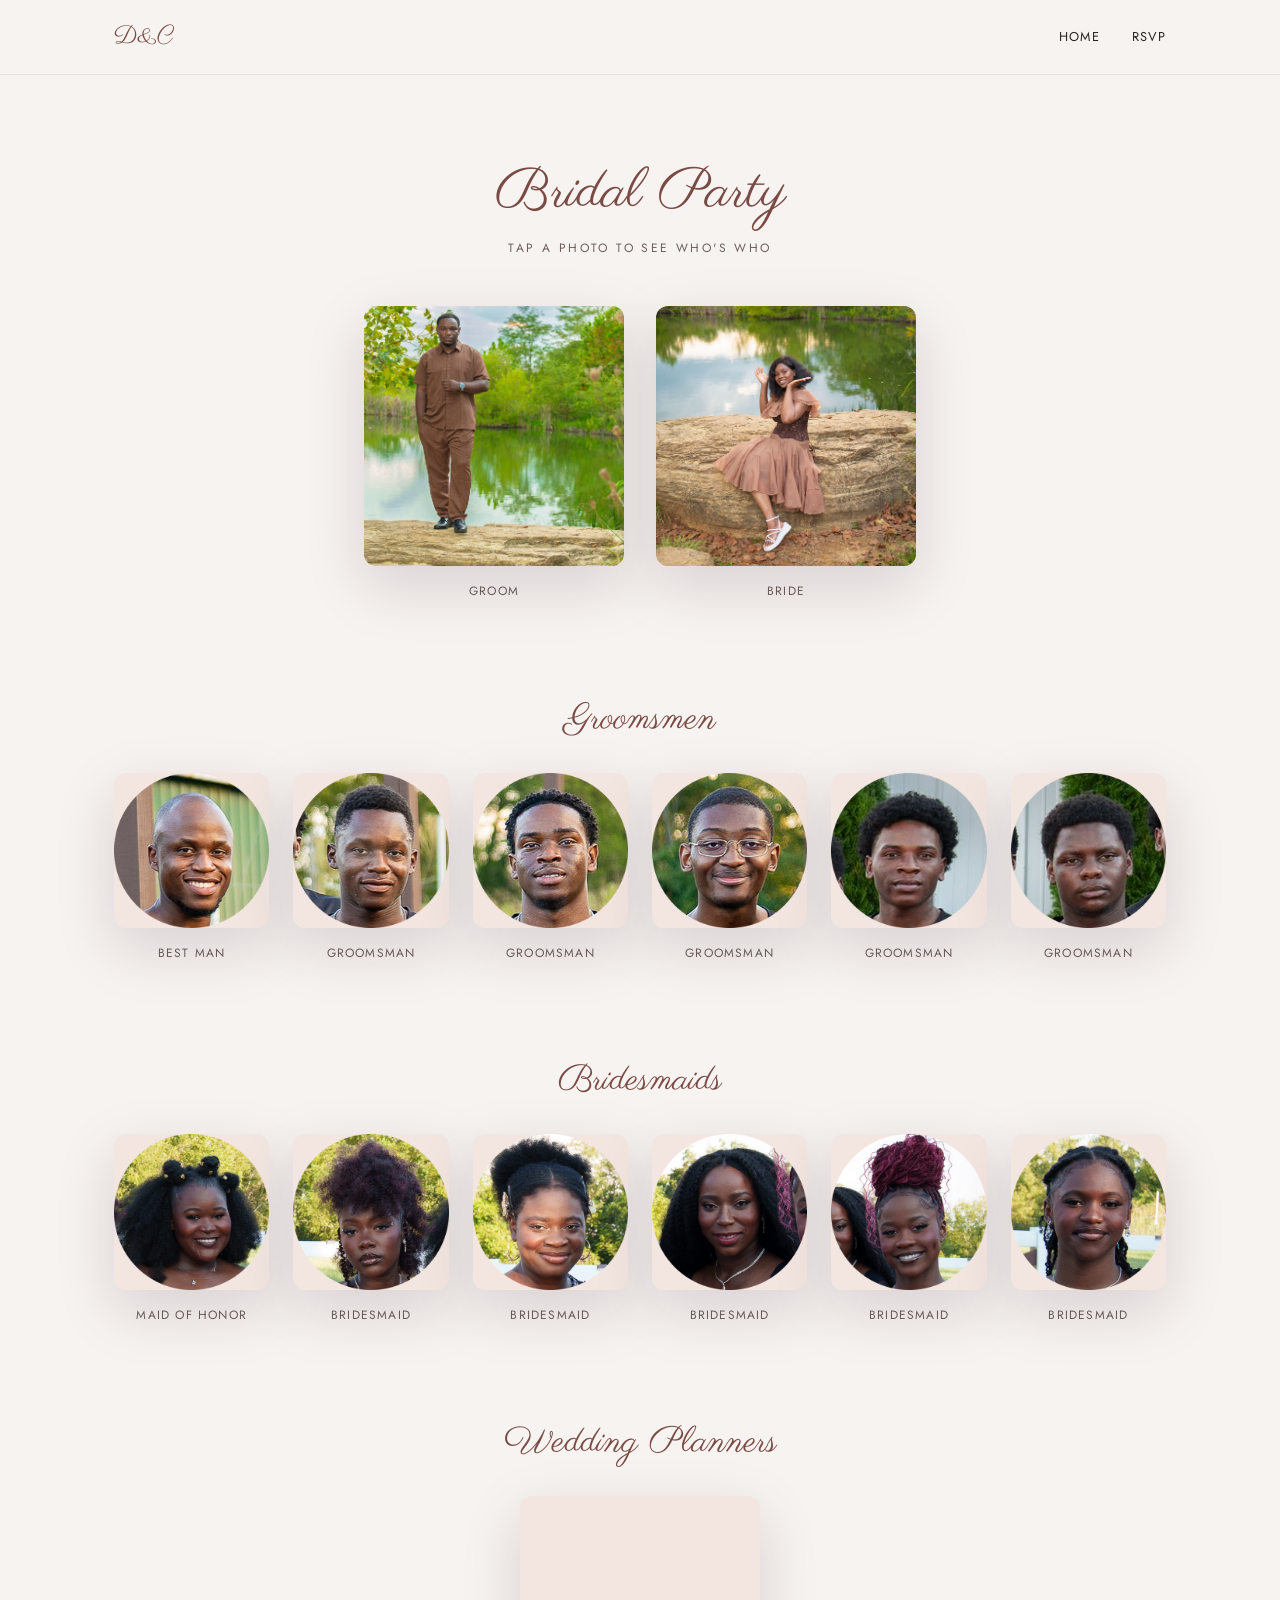
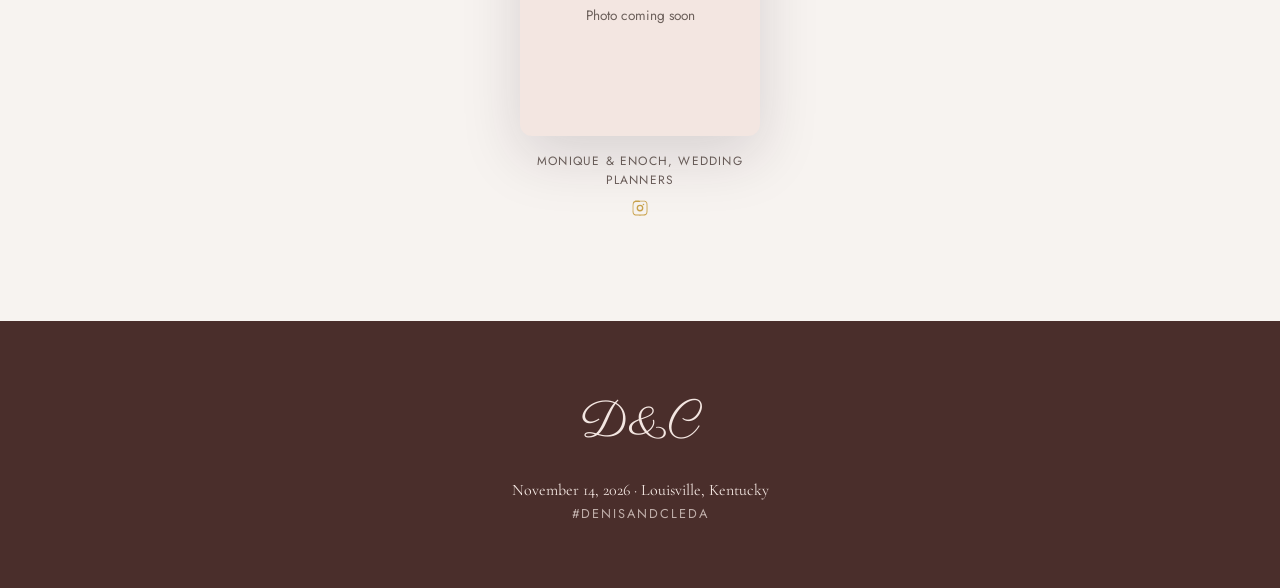
==== commit 8646c97a: "Add wedding planner EmoPlanner with clickable Instagram link Filled in the Wedding Planners card: Em" ====
--- a/bridal-party.html
+++ b/bridal-party.html
@@ -64,6 +64,7 @@
       </div>
       <p id="party-modal-name" class="party-modal-name"></p>
       <p id="party-modal-role" class="party-modal-role"></p>
+      <div id="party-modal-instagram" class="party-modal-instagram" hidden></div>
     </div>
   </div>
 
--- a/css/components.css
+++ b/css/components.css
@@ -297,12 +297,8 @@
 /* -------------------------------------------------------------------- */
 .party-grid {
   display: grid;
-  grid-template-columns: repeat(auto-fit, minmax(200px, 1fr));
+  grid-template-columns: repeat(auto-fit, minmax(200px, 240px));
   gap: 32px;
-}
-
-.party-grid.party-grid-empty {
-  grid-template-columns: minmax(200px, 240px);
   justify-content: center;
 }
 
@@ -501,6 +497,37 @@
   opacity: 1;
 }
 
+.party-instagram-link {
+  display: inline-flex;
+  align-items: center;
+  justify-content: center;
+  color: var(--color-gold);
+  transition: color var(--transition-base), transform var(--transition-base);
+}
+
+.party-instagram-link:hover,
+.party-instagram-link:focus-visible {
+  color: var(--color-plum);
+  transform: scale(1.12);
+}
+
+.party-instagram-link-card {
+  margin-top: 8px;
+}
+
+.party-modal-instagram {
+  display: flex;
+  justify-content: center;
+  margin-top: 16px;
+}
+
+.party-modal-instagram .party-instagram-link {
+  width: 36px;
+  height: 36px;
+  border-radius: 50%;
+  border: 1px solid rgba(122, 74, 68, 0.25);
+}
+
 .party-group-title {
   font-family: var(--font-script);
   font-size: clamp(1.75rem, 4vw, 2.25rem);
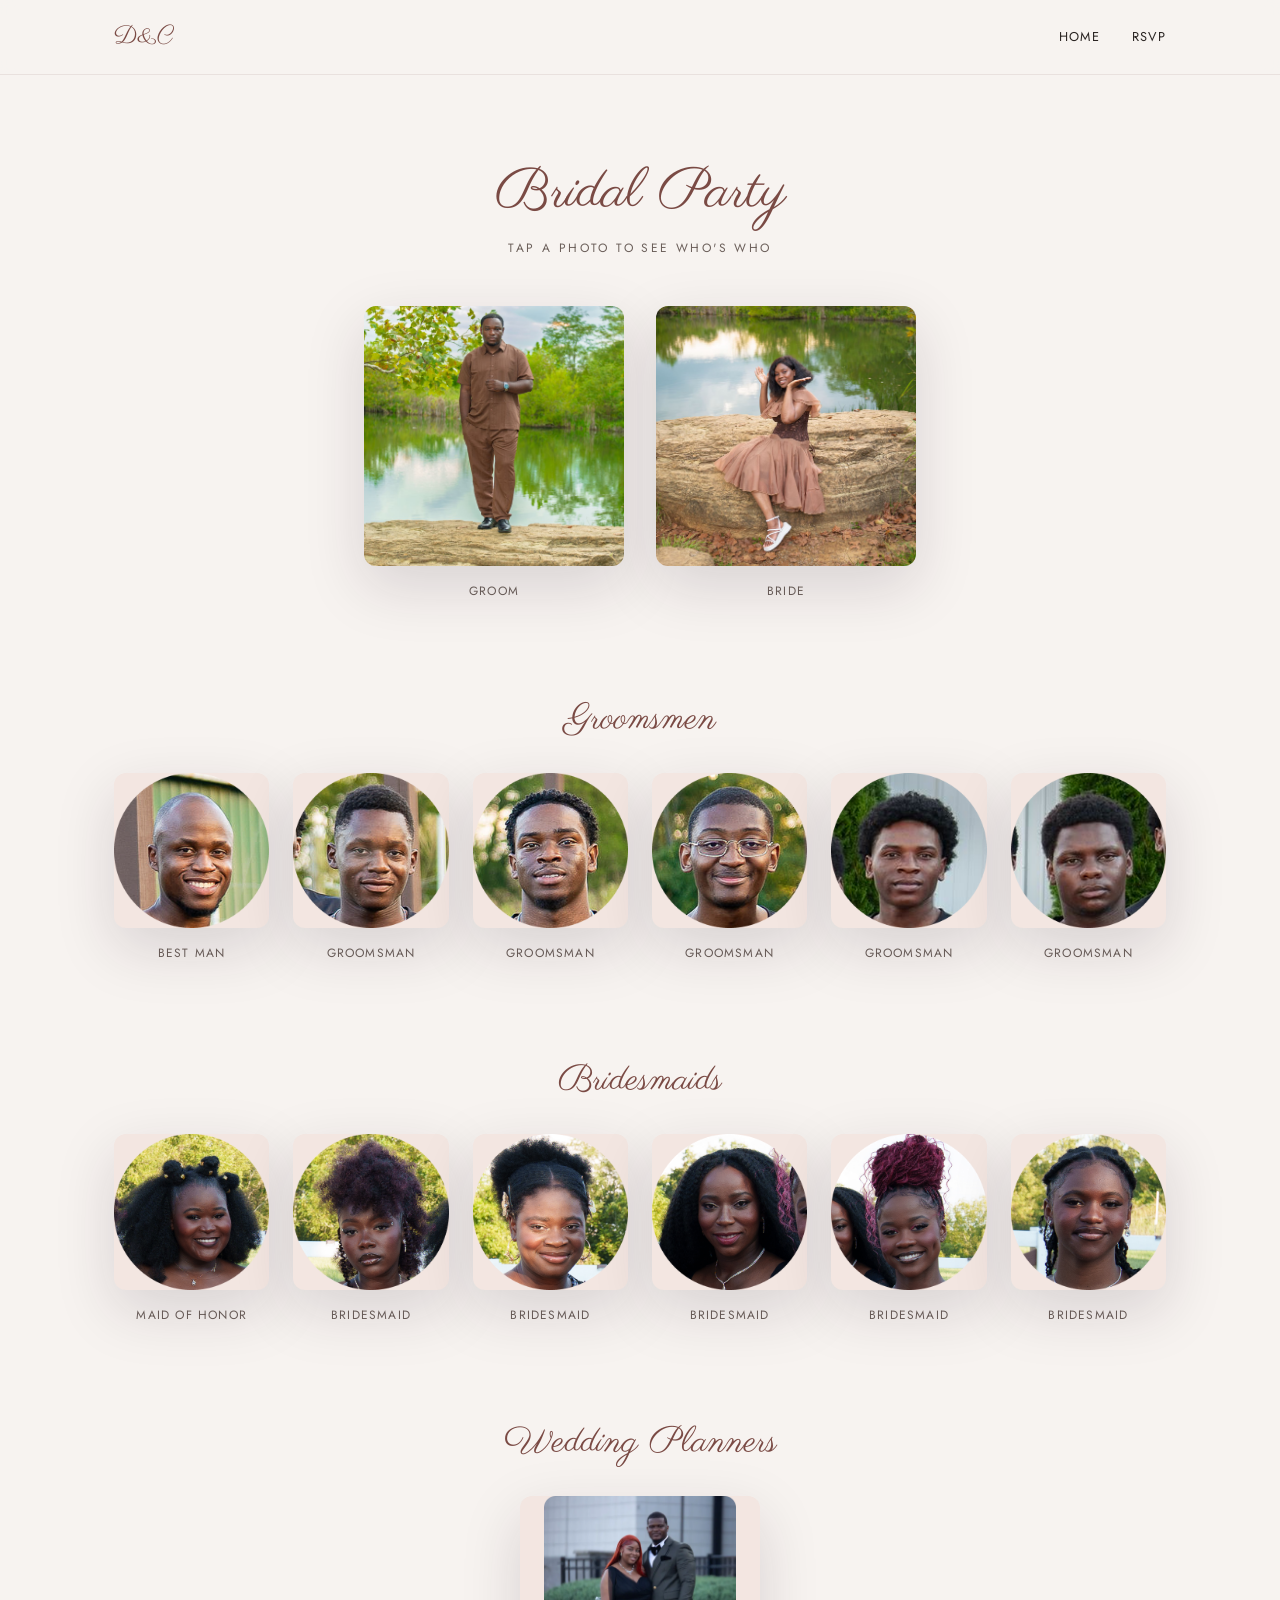
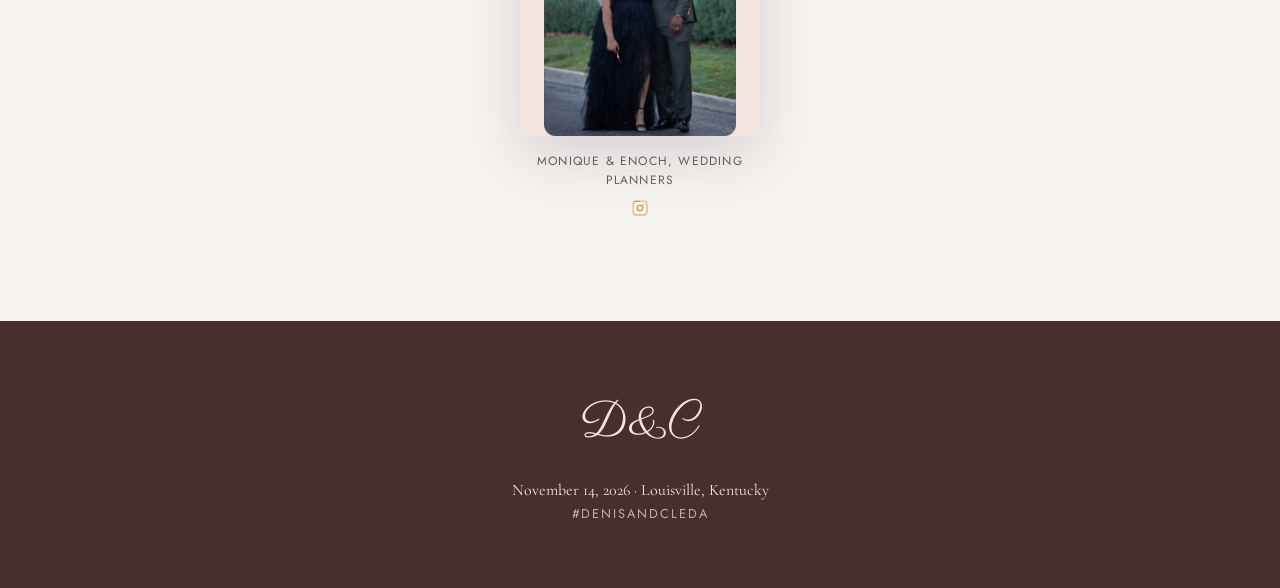
==== commit ac0c4131: "Make wedding planner card and modal both rounded-square Replaced the circular treatment with a squar" ====
--- a/bridal-party.html
+++ b/bridal-party.html
@@ -58,7 +58,7 @@
   <div id="party-modal" class="party-modal" role="dialog" aria-modal="true" aria-label="Bridal party member">
     <button id="party-modal-close" class="party-modal-close" aria-label="Close">&times;</button>
     <div class="party-modal-card">
-      <div class="party-modal-photo">
+      <div id="party-modal-photo" class="party-modal-photo">
         <img id="party-modal-image" class="party-modal-image" src="" alt="" />
         <div id="party-modal-placeholder" class="party-photo-placeholder" hidden>Photo coming soon</div>
       </div>
--- a/css/components.css
+++ b/css/components.css
@@ -459,6 +459,10 @@
   box-shadow: var(--shadow-soft);
 }
 
+.party-modal-photo-square {
+  border-radius: var(--radius-lg);
+}
+
 .party-modal-image {
   width: 100%;
   height: 100%;
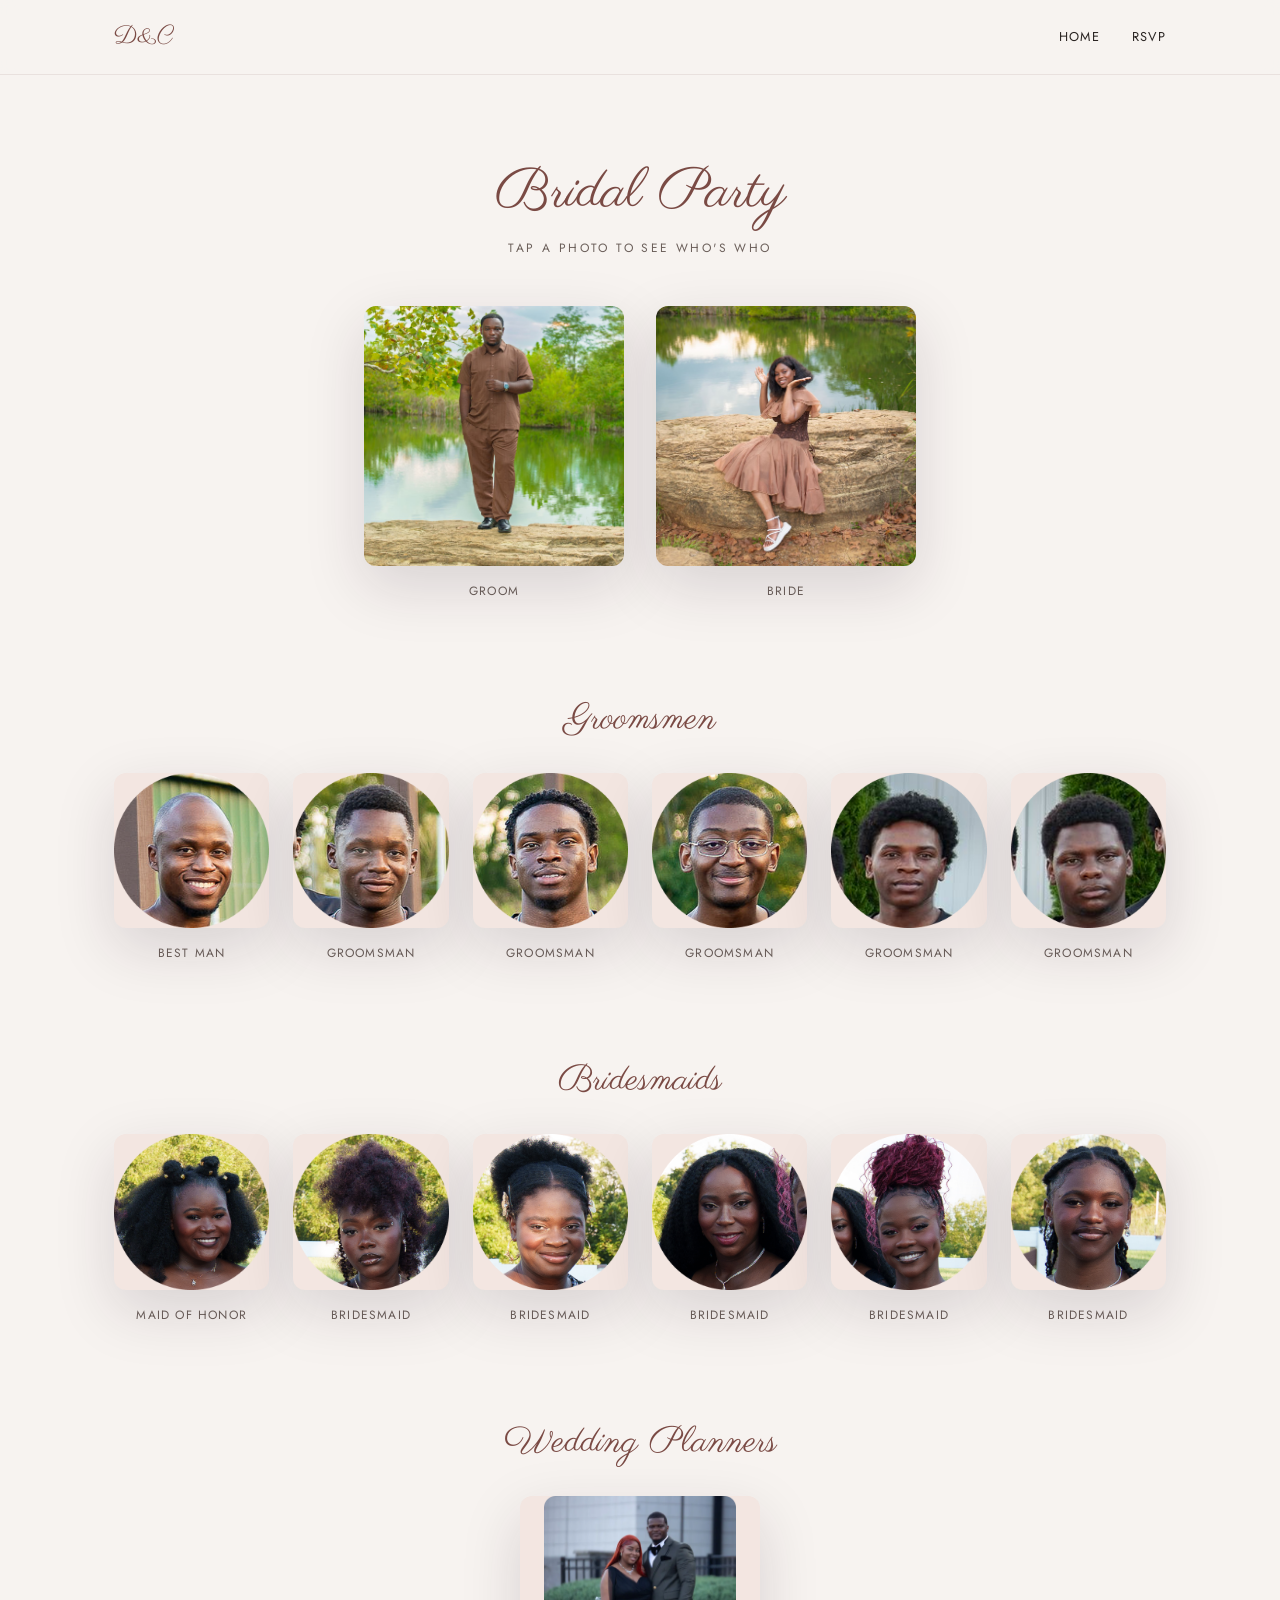
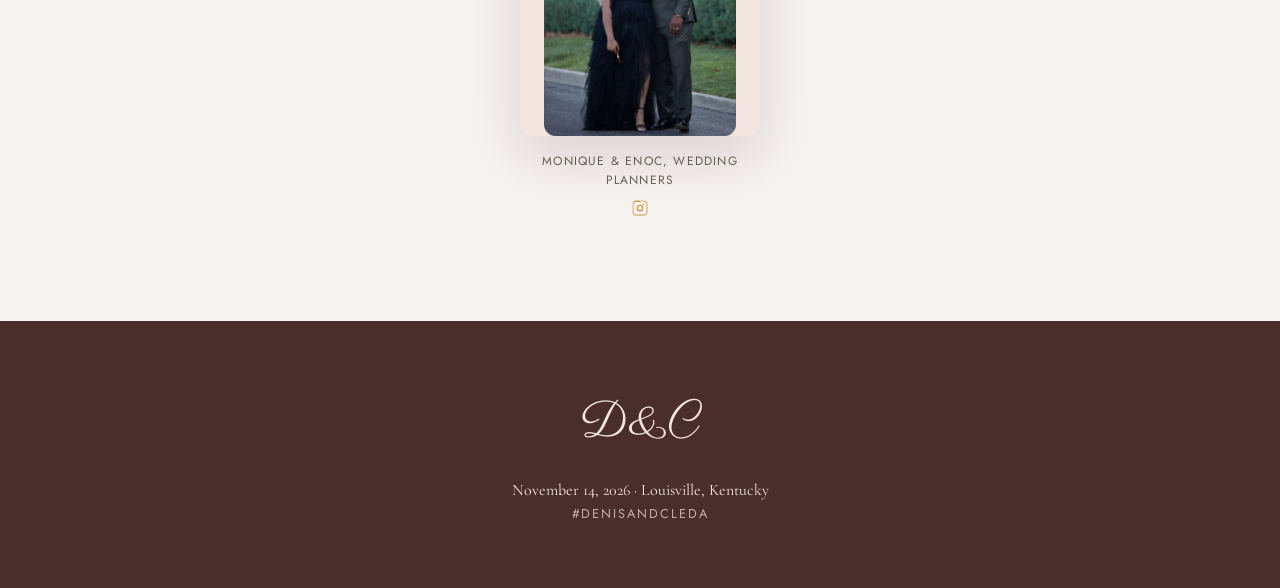
==== commit 2af384fd: "Add page view tracking for the wedding dashboard Adds /api/track-view (Pages Function) that logs eac" ====
--- a/bridal-party.html
+++ b/bridal-party.html
@@ -75,6 +75,7 @@
     <p class="footer-hashtag" id="footer-hashtag"></p>
   </footer>
 
+  <script src="js/track-view.js"></script>
   <script src="js/config.js"></script>
   <script src="js/bridal-party.js"></script>
   <script>
--- a/css/base.css
+++ b/css/base.css
@@ -12,6 +12,13 @@
   --color-lilac: #d9b8b0;
   --color-lilac-light: #f3e6e1;
   --color-gold: #c9a24b;
+
+  /* True lilac purple, used for the envelope intro only — the vars
+     above are actually a dusty blush/rose, not lilac. */
+  --color-envelope-lilac: #c9a9dd;
+  --color-envelope-lilac-deep: #a679c4;
+  --color-envelope-backdrop: #3d2a52;
+  --color-envelope-text: #f0e6f7;
   --color-cream: #f7f3f0;
   --color-ink: #2a2422;
   --color-ink-soft: #6b5f5a;
@@ -41,6 +48,12 @@
 
 html {
   scroll-behavior: smooth;
+}
+
+html,
+body {
+  overflow-x: hidden;
+  width: 100%;
 }
 
 body {
--- a/css/layout.css
+++ b/css/layout.css
@@ -42,6 +42,36 @@
 
 .nav-links a:hover {
   color: var(--color-gold);
+}
+
+.nav-toggle {
+  display: none;
+  flex-direction: column;
+  justify-content: center;
+  gap: 5px;
+  width: 32px;
+  height: 32px;
+  padding: 0;
+}
+
+.nav-toggle span {
+  display: block;
+  width: 100%;
+  height: 2px;
+  background: var(--color-plum);
+  transition: transform var(--transition-base), opacity var(--transition-base);
+}
+
+.nav-toggle.is-open span:nth-child(1) {
+  transform: translateY(7px) rotate(45deg);
+}
+
+.nav-toggle.is-open span:nth-child(2) {
+  opacity: 0;
+}
+
+.nav-toggle.is-open span:nth-child(3) {
+  transform: translateY(-7px) rotate(-45deg);
 }
 
 /* -------------------------------------------------------------------- */
@@ -172,6 +202,59 @@
   font-size: 0.95rem;
 }
 
+.stay-grid {
+  display: grid;
+  grid-template-columns: repeat(auto-fit, minmax(260px, 1fr));
+  gap: 24px;
+}
+
+.stay-card {
+  background: #fff;
+  border-radius: var(--radius-lg);
+  overflow: hidden;
+  box-shadow: var(--shadow-soft);
+  display: flex;
+  flex-direction: column;
+}
+
+.stay-card-photo {
+  aspect-ratio: 16 / 10;
+  background: var(--color-lilac-light);
+}
+
+.stay-card-photo img {
+  width: 100%;
+  height: 100%;
+  object-fit: cover;
+  display: block;
+}
+
+.stay-card-body {
+  padding: 24px 28px 28px;
+  text-align: center;
+}
+
+.stay-card-tag {
+  font-size: 0.7rem;
+  letter-spacing: 0.12em;
+  text-transform: uppercase;
+  color: var(--color-gold);
+  margin-bottom: 8px;
+}
+
+.stay-card-body h3 {
+  font-family: var(--font-script);
+  font-size: 1.5rem;
+  color: var(--color-plum);
+  margin-bottom: 10px;
+}
+
+.stay-card-body p {
+  color: var(--color-ink-soft);
+  font-size: 0.9rem;
+  margin-top: 2px;
+}
+
 /* -------------------------------------------------------------------- */
 /* Footer                                                                */
 /* -------------------------------------------------------------------- */
@@ -199,13 +282,56 @@
 /* -------------------------------------------------------------------- */
 /* Responsive                                                            */
 /* -------------------------------------------------------------------- */
+@media (max-width: 700px) {
+  .nav-toggle {
+    display: flex;
+  }
+
+  .nav-links {
+    position: fixed;
+    top: 68px;
+    left: 0;
+    right: 0;
+    flex-direction: column;
+    align-items: center;
+    gap: 24px;
+    background: var(--color-cream);
+    padding: 32px 24px;
+    box-shadow: 0 16px 32px rgba(42, 30, 27, 0.12);
+    font-size: 0.85rem;
+    opacity: 0;
+    visibility: hidden;
+    transform: translateY(-12px);
+    transition: opacity var(--transition-base), transform var(--transition-base), visibility var(--transition-base);
+  }
+
+  .nav-links.is-open {
+    opacity: 1;
+    visibility: visible;
+    transform: translateY(0);
+  }
+}
+
 @media (max-width: 640px) {
-  .nav-links {
-    gap: 18px;
-    font-size: 0.7rem;
-  }
-
   .section {
     padding-block: 64px;
   }
-}
+
+  .page-section-first {
+    padding-top: 120px;
+  }
+
+  .hero-names {
+    font-size: clamp(2.75rem, 13vw, 7rem);
+  }
+
+  .details-names {
+    font-size: clamp(2rem, 9vw, 3.75rem);
+  }
+}
+
+@media (prefers-reduced-motion: reduce) {
+  .nav-links {
+    transition: none !important;
+  }
+}
--- a/css/components.css
+++ b/css/components.css
@@ -8,7 +8,7 @@
   display: flex;
   align-items: center;
   justify-content: center;
-  background: var(--color-plum);
+  background: var(--color-envelope-backdrop);
   transition: opacity 600ms ease, visibility 600ms ease;
 }
 
@@ -26,7 +26,7 @@
   font-size: 0.75rem;
   letter-spacing: 0.15em;
   text-transform: uppercase;
-  color: var(--color-lilac-light);
+  color: var(--color-envelope-text);
   opacity: 0.6;
   padding: 8px 12px;
   transition: opacity var(--transition-base);
@@ -50,7 +50,7 @@
   letter-spacing: 0.2em;
   text-transform: uppercase;
   font-size: 0.75rem;
-  color: var(--color-lilac-light);
+  color: var(--color-envelope-text);
   opacity: 0.8;
   animation: pulse-opacity 2s ease-in-out infinite;
 }
@@ -74,30 +74,18 @@
 .envelope-body {
   position: absolute;
   inset: 0;
-  background: var(--color-lilac);
-  border-radius: var(--radius-md);
+  background: var(--color-envelope-lilac);
+  border-radius: 0 0 var(--radius-md) var(--radius-md);
   box-shadow: var(--shadow-soft);
   overflow: hidden;
 }
 
-.envelope-body::before,
 .envelope-body::after {
   content: "";
   position: absolute;
-  top: 0;
-  width: 50%;
-  height: 100%;
-  background: rgba(255, 255, 255, 0.15);
-}
-
-.envelope-body::before {
-  left: 0;
-  clip-path: polygon(0 0, 100% 0, 0 100%);
-}
-
-.envelope-body::after {
-  right: 0;
-  clip-path: polygon(100% 0, 100% 100%, 0 0);
+  inset: 0;
+  box-shadow: inset 0 -28px 36px -20px rgba(61, 42, 82, 0.3);
+  pointer-events: none;
 }
 
 .envelope-flap {
@@ -106,7 +94,7 @@
   left: 0;
   width: 100%;
   height: 55%;
-  background: linear-gradient(135deg, #dcc3ec, var(--color-lilac));
+  background: linear-gradient(160deg, var(--color-envelope-lilac), var(--color-envelope-lilac-deep));
   clip-path: polygon(0 0, 100% 0, 50% 100%);
   transform-origin: top center;
   transform-style: preserve-3d;
@@ -245,12 +233,28 @@
 /* Gallery                                                               */
 /* -------------------------------------------------------------------- */
 .gallery-grid {
-  display: grid;
-  grid-template-columns: repeat(auto-fill, minmax(220px, 1fr));
-  gap: 16px;
+  --gallery-cols: 4;
+  --gallery-gap: 16px;
+  display: flex;
+  flex-wrap: wrap;
+  justify-content: center;
+  gap: var(--gallery-gap);
+}
+
+@media (max-width: 900px) {
+  .gallery-grid {
+    --gallery-cols: 3;
+  }
+}
+
+@media (max-width: 640px) {
+  .gallery-grid {
+    --gallery-cols: 2;
+  }
 }
 
 .gallery-item {
+  flex: 0 0 calc((100% - (var(--gallery-cols) - 1) * var(--gallery-gap)) / var(--gallery-cols));
   aspect-ratio: 1;
   border-radius: var(--radius-md);
   overflow: hidden;
@@ -304,9 +308,16 @@
 
 .party-grid-couple {
   display: grid;
-  grid-template-columns: repeat(2, minmax(180px, 260px));
-  gap: 32px;
-  justify-content: center;
+  grid-template-columns: repeat(2, minmax(140px, 260px));
+  gap: clamp(12px, 4vw, 32px);
+  justify-content: center;
+}
+
+@media (max-width: 420px) {
+  .party-grid-couple {
+    grid-template-columns: minmax(180px, 240px);
+    justify-items: center;
+  }
 }
 
 .party-row {
@@ -499,6 +510,17 @@
 .party-modal-close:hover,
 .party-modal-close:focus-visible {
   opacity: 1;
+}
+
+@media (max-width: 480px) {
+  .party-modal-card {
+    padding: 28px 20px;
+  }
+
+  .party-modal-photo {
+    width: min(160px, 100%);
+    height: 160px;
+  }
 }
 
 .party-instagram-link {
